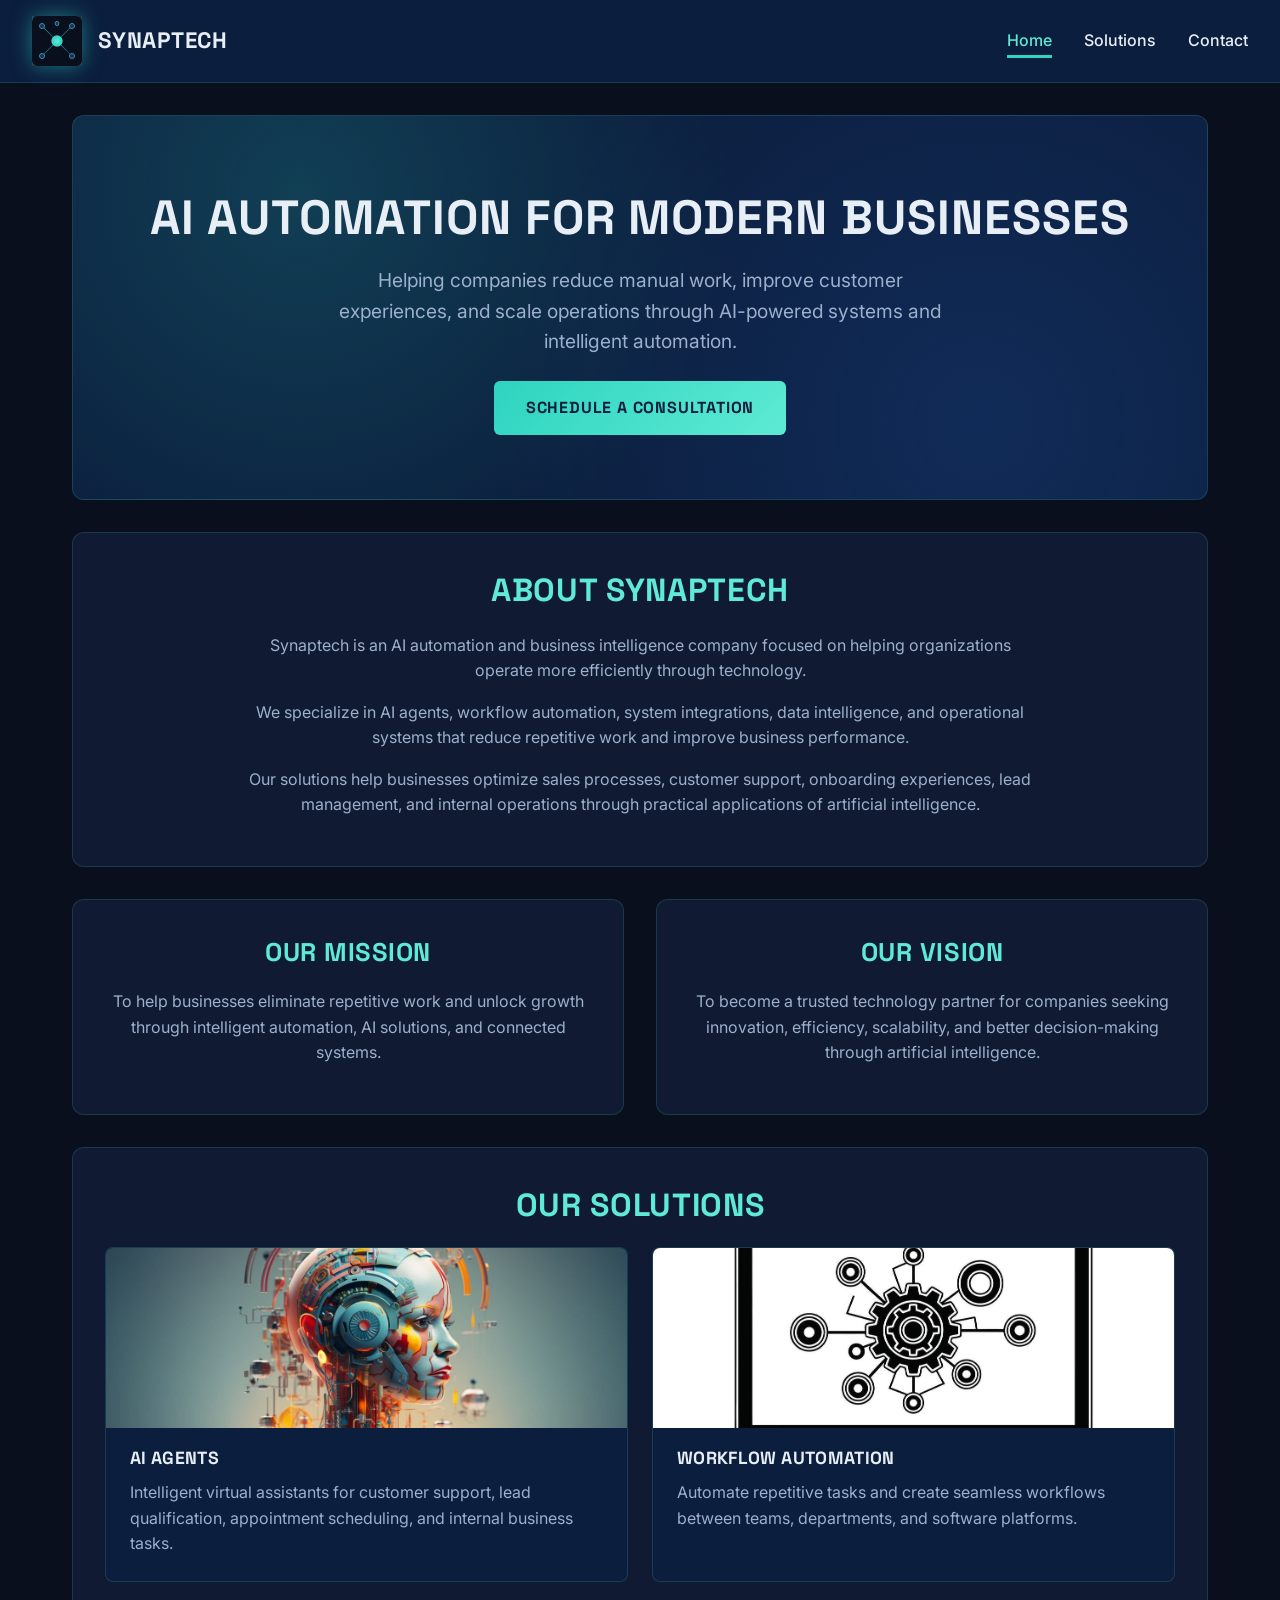
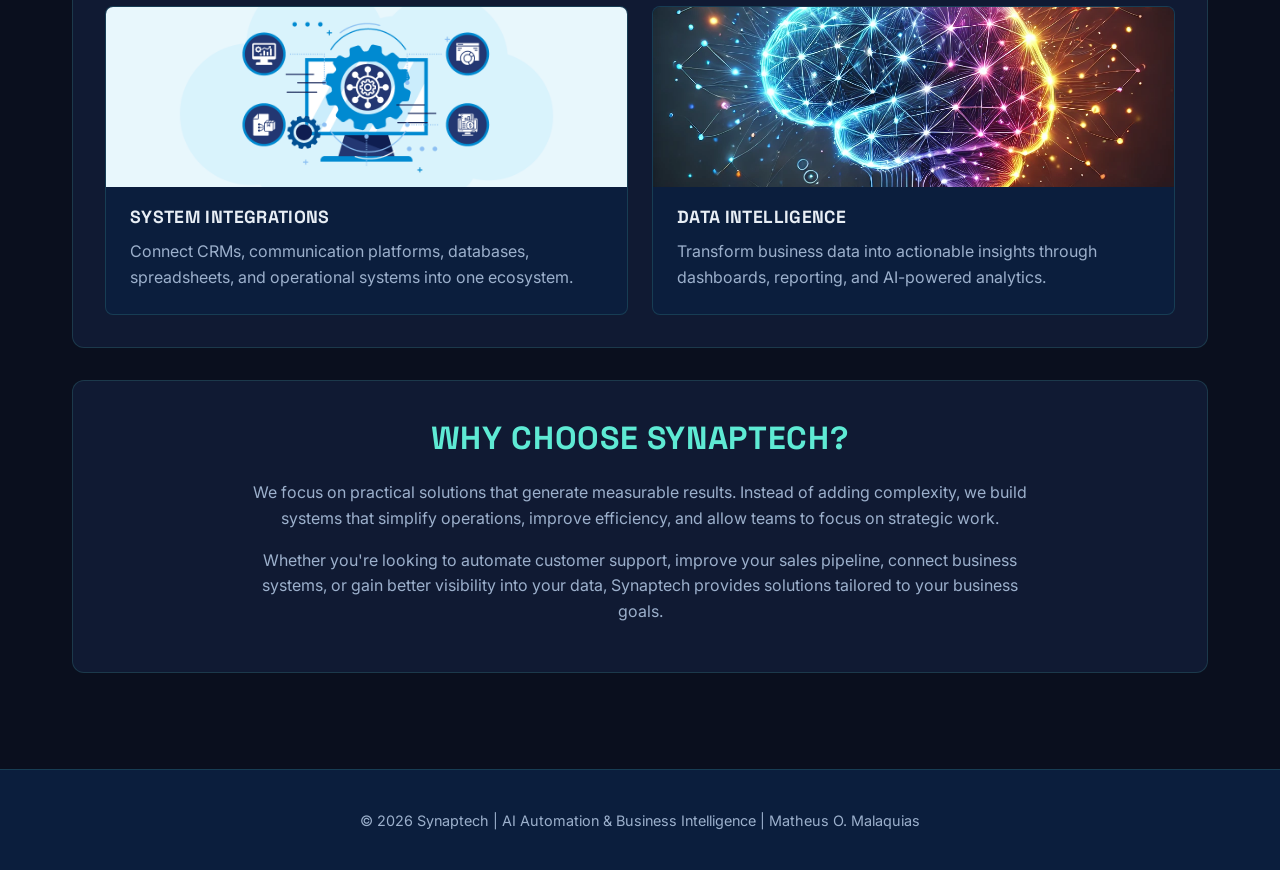
==== Synaptech/index.html @ 7925d6e7 "Updated" ====
<!DOCTYPE html>
<html lang="en">
<head>
  <meta charset="UTF-8">
  <meta name="viewport" content="width=device-width, initial-scale=1.0">
  <title>Synaptech | AI Automation & Business Intelligence</title>
  <meta name="description" content="Synaptech helps businesses automate operations, improve customer experiences, and scale through AI-powered systems, integrations, and data intelligence.">
  <meta name="author" content="Matheus O. Malaquias">
  <meta property="og:title" content="Synaptech | AI Automation & Business Intelligence">
  <meta property="og:description" content="Helping companies reduce manual work and scale operations through AI agents, automations, integrations, and data intelligence.">
  <meta property="og:type" content="website">
  <meta property="og:image" content="images/synaptechlogo.svg">
  <link rel="icon" href="images/favicon.svg" type="image/svg+xml">
  <link rel="preconnect" href="https://fonts.googleapis.com">
  <link rel="preconnect" href="https://fonts.gstatic.com" crossorigin>
  <link href="https://fonts.googleapis.com/css2?family=Space+Grotesk:wght@500;700&family=Inter:wght@400;500;600&display=swap" rel="stylesheet">
  <link rel="stylesheet" href="styles/styles.css">
  <link rel="stylesheet" href="styles/larger.css">
  <script src="scripts/main.js" type="module"></script>
</head>
<body>

  <header>
    <a href="index.html" class="logo">
      <img src="./images/synaptech.png" alt="Synaptech Logo" width="60" height="60">
      <h1>Synaptech</h1>
    </a>
    <button id="menu-button" class="hamburger" aria-label="Open navigation menu"></button>
    <nav>
      <ul id="nav-menu">
        <li><a href="index.html" class="active">Home</a></li>
        <li><a href="solutions.html">Solutions</a></li>
        <li><a href="contact.html">Contact</a></li>
      </ul>
    </nav>
  </header>

  <main>

    <!-- HERO -->
    <section class="hero">
      <div class="hero-text">
        <h2>AI Automation for Modern Businesses</h2>
        <p>Helping companies reduce manual work, improve customer experiences,
           and scale operations through AI-powered systems and intelligent automation.</p>
        <a href="contact.html" class="cta-button">Schedule a Consultation</a>
      </div>
    </section>

    <!-- ABOUT -->
    <section class="about">
      <h2>About Synaptech</h2>
      <p>Synaptech is an AI automation and business intelligence company focused
         on helping organizations operate more efficiently through technology.</p>
      <p>We specialize in AI agents, workflow automation, system integrations,
         data intelligence, and operational systems that reduce repetitive work
         and improve business performance.</p>
      <p>Our solutions help businesses optimize sales processes, customer support,
         onboarding experiences, lead management, and internal operations through
         practical applications of artificial intelligence.</p>
    </section>

    <!-- MISSION & VISION -->
    <section class="mission-vision">
      <div class="mission-card">
        <h2>Our Mission</h2>
        <p>To help businesses eliminate repetitive work and unlock growth
           through intelligent automation, AI solutions, and connected systems.</p>
      </div>
      <div class="vision-card">
        <h2>Our Vision</h2>
        <p>To become a trusted technology partner for companies seeking
           innovation, efficiency, scalability, and better decision-making
           through artificial intelligence.</p>
      </div>
    </section>

    <!-- SERVICES -->
    <section class="featured-tools">
      <h2>Our Solutions</h2>
      <div class="modalities-grid">
        <div class="modality-card">
          <img src="images/ai.png" alt="AI Agents" loading="lazy" width="48" height="48">
          <h3>AI Agents</h3>
          <p>Intelligent virtual assistants for customer support, lead qualification,
             appointment scheduling, and internal business tasks.</p>
        </div>
        <div class="modality-card">
          <img src="images/workflow.png" alt="Workflow Automation" loading="lazy" width="48" height="48">
          <h3>Workflow Automation</h3>
          <p>Automate repetitive tasks and create seamless workflows between
             teams, departments, and software platforms.</p>
        </div>
        <div class="modality-card">
          <img src="images/system.png" alt="System Integrations" loading="lazy" width="48" height="48">
          <h3>System Integrations</h3>
          <p>Connect CRMs, communication platforms, databases, spreadsheets,
             and operational systems into one ecosystem.</p>
        </div>
        <div class="modality-card">
          <img src="images/data.png" alt="Data Intelligence" loading="lazy" width="48" height="48">
          <h3>Data Intelligence</h3>
          <p>Transform business data into actionable insights through dashboards,
             reporting, and AI-powered analytics.</p>
        </div>
      </div>
    </section>

    <!-- WHY SYNAPTECH -->
    <section class="about">
      <h2>Why Choose Synaptech?</h2>
      <p>We focus on practical solutions that generate measurable results.
         Instead of adding complexity, we build systems that simplify operations,
         improve efficiency, and allow teams to focus on strategic work.</p>
      <p>Whether you're looking to automate customer support, improve your sales
         pipeline, connect business systems, or gain better visibility into your
         data, Synaptech provides solutions tailored to your business goals.</p>
    </section>

  </main>

  <footer>
    <p>&copy; <span id="current-year"></span>Synaptech | AI Automation &amp; Business Intelligence | Matheus O. Malaquias</p>
  </footer>

</body>
</html>
---- Synaptech/styles/styles.css ----
:root {
    --bg-color: #0A0F1E;
    --primary-color: #0B1E3D;
    --primary-light: #15356B;
    --accent: #2DD4BF;
    --accent-light: #5EEAD4;
    --text-color: #E8EEF5;
    --text-muted: #9CB0CC;
    --card-bg: #101A33;
    --border-color: rgba(94, 234, 212, 0.15);
    --heading-font: 'Space Grotesk', sans-serif;
    --paragraph-font: 'Inter', sans-serif;
}

*, *::before, *::after {
    box-sizing: border-box;
}

body {
    font-family: var(--paragraph-font);
    margin: 0;
    padding: 0;
    background-color: var(--bg-color);
    color: var(--text-color);
    line-height: 1.6;
}

img {
    max-width: 100%;
    height: auto;
    display: block;
}

h1, h2, h3 {
    font-family: var(--heading-font);
    margin: 0;
    letter-spacing: 0.02em;
}

a {
    color: var(--accent-light);
}

header {
    display: flex;
    justify-content: space-between;
    align-items: center;
    padding: 1rem 2rem;
    background-color: var(--primary-color);
    color: var(--text-color);
    border-bottom: 1px solid var(--border-color);
}

.logo {
    display: flex;
    align-items: center;
    gap: 1rem;
    text-decoration: none;
    color: inherit;
}

.logo img {
    width: 50px;
    height: auto;
    filter: drop-shadow(0 0 10px rgba(45, 212, 191, 0.5));
}

.logo h1 {
    font-size: 1.4rem;
    text-transform: uppercase;
}

nav ul {
    list-style: none;
    padding: 0;
    margin: 0;
    display: flex;
    gap: 2rem;
}

nav a {
    text-decoration: none;
    color: var(--text-color);
    font-weight: 500;
    padding: 0.5rem 0;
    position: relative;
    transition: color 0.3s ease;
}

nav a::after {
    content: '';
    position: absolute;
    bottom: 0;
    left: 0;
    width: 0;
    height: 3px;
    background-color: var(--accent);
    transition: width 0.3s ease;
}

nav a:hover,
nav a.active {
    color: var(--accent-light);
}

nav a:hover::after,
nav a.active::after {
    width: 100%;
}

.hamburger {
    display: none;
    background: none;
    border: none;
    width: 30px;
    height: 25px;
    cursor: pointer;
    position: relative;
}

.hamburger::before,
.hamburger::after,
.hamburger span {
    content: '';
    position: absolute;
    left: 0;
    width: 100%;
    height: 3px;
    background-color: var(--text-color);
    transition: all 0.3s ease;
}

.hamburger::before {
    top: 0;
}

.hamburger span {
    top: 11px;
}

.hamburger::after {
    bottom: 0;
}

.hamburger.open::before {
    transform: rotate(45deg) translate(5px, 6px);
}
.hamburger.open::after {
    transform: rotate(-45deg) translate(5px, -6px);
}
.hamburger.open span {
    opacity: 0;
}

main {
    max-width: 1200px;
    margin: 0 auto;
    padding: 2rem;
}

.page-title {
    text-align: center;
    margin-bottom: 2rem;
}
.page-title h2 {
    font-size: 2.5rem;
    color: var(--accent-light);
}
.page-title p {
    color: var(--text-muted);
}

/* ── HERO ── */
.hero {
    position: relative;
    text-align: center;
    color: var(--text-color);
    margin-bottom: 2rem;
    border-radius: 12px;
    overflow: hidden;
    padding: 4rem 1.5rem;
    background:
        radial-gradient(circle at 20% 20%, rgba(45, 212, 191, 0.18), transparent 45%),
        radial-gradient(circle at 80% 80%, rgba(21, 53, 107, 0.6), transparent 50%),
        var(--primary-color);
    border: 1px solid var(--border-color);
}

.hero picture {
    display: none;
}

.hero-text h2 {
    font-size: 3rem;
    margin-bottom: 0.5rem;
    text-transform: uppercase;
}

.hero-text p {
    font-size: 1.2rem;
    color: var(--text-muted);
    max-width: 640px;
    margin: 0 auto;
}

.cta-button {
    display: inline-block;
    margin-top: 1.5rem;
    padding: 0.9rem 2rem;
    background: linear-gradient(135deg, var(--accent), var(--accent-light));
    color: var(--primary-color);
    text-decoration: none;
    font-weight: 700;
    border-radius: 6px;
    transition: transform 0.2s ease, box-shadow 0.2s ease;
    border: none;
    cursor: pointer;
    font-family: var(--heading-font);
    text-transform: uppercase;
    letter-spacing: 0.05em;
}

.cta-button:hover {
    transform: translateY(-2px);
    box-shadow: 0 8px 24px rgba(45, 212, 191, 0.35);
}

/* ── SECTIONS ── */
.about, .featured-tools, .featured-modalities {
    padding: 2rem;
    margin-bottom: 2rem;
    background-color: var(--card-bg);
    border: 1px solid var(--border-color);
    border-radius: 12px;
    text-align: center;
}
.about h2, .featured-tools h2, .featured-modalities h2 {
    font-size: 2rem;
    margin-bottom: 1rem;
    text-transform: uppercase;
    color: var(--accent-light);
}
.about p {
    color: var(--text-muted);
    max-width: 800px;
    margin: 0 auto 1rem auto;
}

.modalities-grid {
    display: grid;
    grid-template-columns: repeat(2, 1fr);
    gap: 1.5rem;
    max-width: 1200px;
    margin: 0 auto;
}

.modality-card {
    background-color: var(--primary-color);
    border: 1px solid var(--border-color);
    border-radius: 8px;
    overflow: hidden;
    text-align: left;
    transition: border-color 0.2s ease, transform 0.2s ease;
}
.modality-card:hover {
    border-color: var(--accent);
    transform: translateY(-3px);
}
.modality-card img {
    width: 100%;
    height: 180px;
    object-fit: cover;
}
.modality-card h3 {
    margin: 1rem 1.5rem 0.5rem 1.5rem;
    text-transform: uppercase;
    font-size: 1.1rem;
}
.modality-card p {
    color: var(--text-muted);
    margin: 0 1.5rem 1.5rem 1.5rem;
}

/* ── MISSION & VISION ── */
.mission-vision {
    display: flex;
    justify-content: center;
    gap: 2rem;
    max-width: 1200px;
    margin: 0 auto 2rem auto;
}

.mission-card,
.vision-card {
    flex: 1;
    text-align: center;
    padding: 2rem;
    background-color: var(--card-bg);
    border: 1px solid var(--border-color);
    border-radius: 12px;
}
.mission-card h2, .vision-card h2 {
    color: var(--accent-light);
    font-size: 1.6rem;
    margin-bottom: 0.75rem;
    text-transform: uppercase;
}
.mission-card p, .vision-card p {
    color: var(--text-muted);
}

/* ── SOLUTIONS GRID / FILTER ── */
.filter-bar {
    display: flex;
    flex-wrap: wrap;
    justify-content: center;
    gap: 0.75rem;
    margin-bottom: 2rem;
}

.filter-btn {
    background-color: var(--card-bg);
    color: var(--text-color);
    border: 1px solid var(--border-color);
    border-radius: 999px;
    padding: 0.5rem 1.25rem;
    font-family: var(--paragraph-font);
    font-size: 0.9rem;
    cursor: pointer;
    transition: all 0.2s ease;
}
.filter-btn:hover {
    border-color: var(--accent);
    color: var(--accent-light);
}
.filter-btn.active {
    background: linear-gradient(135deg, var(--accent), var(--accent-light));
    color: var(--primary-color);
    border-color: transparent;
    font-weight: 600;
}

.schedule-grid {
    display: grid;
    grid-template-columns: repeat(auto-fit, minmax(280px, 1fr));
    gap: 1.5rem;
}

.solution-card,
.class-card {
    background-color: var(--card-bg);
    border: 1px solid var(--border-color);
    border-radius: 12px;
    overflow: hidden;
    cursor: pointer;
    transition: transform 0.2s ease, border-color 0.2s ease;
    display: flex;
    flex-direction: column;
}

.solution-card:hover,
.class-card:hover {
    transform: translateY(-5px);
    border-color: var(--accent);
}

.solution-card img {
    width: 100%;
    height: 160px;
    object-fit: cover;
}

.card-body {
    padding: 1.25rem;
    display: flex;
    flex-direction: column;
    gap: 0.5rem;
}

.card-category {
    font-size: 0.75rem;
    text-transform: uppercase;
    letter-spacing: 0.08em;
    color: var(--text-muted);
}

.card-name {
    font-size: 1.2rem;
    text-transform: uppercase;
}

.card-impact {
    display: inline-block;
    align-self: flex-start;
    background-color: rgba(45, 212, 191, 0.15);
    color: var(--accent-light);
    border-radius: 999px;
    padding: 0.2rem 0.75rem;
    font-size: 0.75rem;
    font-weight: 600;
}

.card-desc {
    color: var(--text-muted);
    margin: 0;
    font-size: 0.95rem;
}

.card-more-btn {
    margin: 0;
    color: var(--accent-light);
    font-weight: 600;
    font-size: 0.9rem;
}

.class-card h3 {
    color: var(--accent-light);
    margin-bottom: 0.5rem;
    padding: 1rem 1rem 0 1rem;
}

/* ── MODAL ── */
dialog {
    background-color: var(--card-bg);
    color: var(--text-color);
    border: 1px solid var(--border-color);
    border-radius: 12px;
    padding: 0;
    width: 90%;
    max-width: 600px;
    box-shadow: 0 0 3em rgba(0,0,0,0.6);
}
dialog::backdrop {
    background: rgba(5, 9, 20, 0.75);
}
.modal-content {
    padding: 2rem;
    position: relative;
}
.modal-content img {
    width: 100%;
    height: 250px;
    object-fit: cover;
    border-radius: 8px;
    margin-bottom: 1rem;
}
.modal-content h3 {
    color: var(--accent-light);
    text-transform: uppercase;
    margin-bottom: 0.75rem;
}
.modal-content p {
    color: var(--text-muted);
}
.modal-content strong {
    color: var(--text-color);
}
#modal-close-button {
    position: absolute;
    top: 1rem;
    right: 1rem;
    background: none;
    border: none;
    font-size: 2rem;
    color: var(--text-color);
    cursor: pointer;
    transition: color 0.2s ease;
}
#modal-close-button:hover {
    color: var(--accent-light);
}

/* ── CONTACT FORM ── */
.contact-form-section {
    background-color: var(--card-bg);
    border: 1px solid var(--border-color);
    padding: 2rem;
    border-radius: 12px;
}
form {
    display: grid;
    gap: 1.5rem;
    max-width: 700px;
    margin: 0 auto;
}
fieldset {
    border: 1px solid var(--border-color);
    border-radius: 8px;
    padding: 1.5rem;
    display: grid;
    gap: 0.75rem;
}
legend {
    font-family: var(--heading-font);
    font-size: 1.1rem;
    padding: 0 0.5rem;
    text-transform: uppercase;
    color: var(--accent-light);
}
label {
    font-weight: 500;
    color: var(--text-color);
}
input, select, textarea {
    width: 100%;
    padding: 0.8rem;
    border: 1px solid var(--border-color);
    border-radius: 6px;
    font-family: var(--paragraph-font);
    font-size: 1rem;
    background-color: var(--bg-color);
    color: var(--text-color);
}
input::placeholder, textarea::placeholder {
    color: var(--text-muted);
}
input:focus, select:focus, textarea:focus {
    outline: 2px solid var(--accent);
    outline-offset: 1px;
}

/* ── THANK YOU PAGE ── */
.thankyou-section {
    text-align: center;
    background-color: var(--card-bg);
    border: 1px solid var(--border-color);
    padding: 3rem 2rem;
    border-radius: 12px;
}
.thankyou-section h2 {
    color: var(--accent-light);
    font-size: 2.5rem;
    text-transform: uppercase;
    margin-bottom: 1rem;
}
.thankyou-section p {
    color: var(--text-muted);
    max-width: 600px;
    margin: 0 auto 1rem auto;
}
.thankyou-section strong {
    color: var(--accent-light);
}

/* ── FOOTER ── */
footer {
    background-color: var(--primary-color);
    color: var(--text-muted);
    text-align: center;
    padding: 1.5rem 2rem;
    margin-top: 2rem;
    font-size: 0.9rem;
    border-top: 1px solid var(--border-color);
}
.footer-links a {
    color: var(--text-color);
    text-decoration: none;
    margin: 0 0.5rem;
}
.footer-links a:hover {
    color: var(--accent-light);
    text-decoration: underline;
}
---- Synaptech/styles/larger.css ----
@media (max-width: 768px) {
    header {
        position: relative;
    }
    .hamburger {
        display: block;
        z-index: 1001;
    }
    nav {
        position: absolute;
        top: 0;
        left: 0;
        width: 100%;
        height: 100vh;
        background-color: var(--primary-color);
        transform: translateX(-100%);
        transition: transform 0.3s ease-in-out;
        z-index: 1000;
        padding-top: 6rem;
    }
    nav.open {
        transform: translateX(0);
    }
    nav ul {
        flex-direction: column;
        align-items: center;
    }
    .hero-text h2 {
        font-size: 2rem;
    }
    .hero-text p {
        font-size: 1rem;
    }
    .modalities-grid {
        grid-template-columns: 1fr;
    }
    .mission-vision {
        flex-direction: column;
    }
}
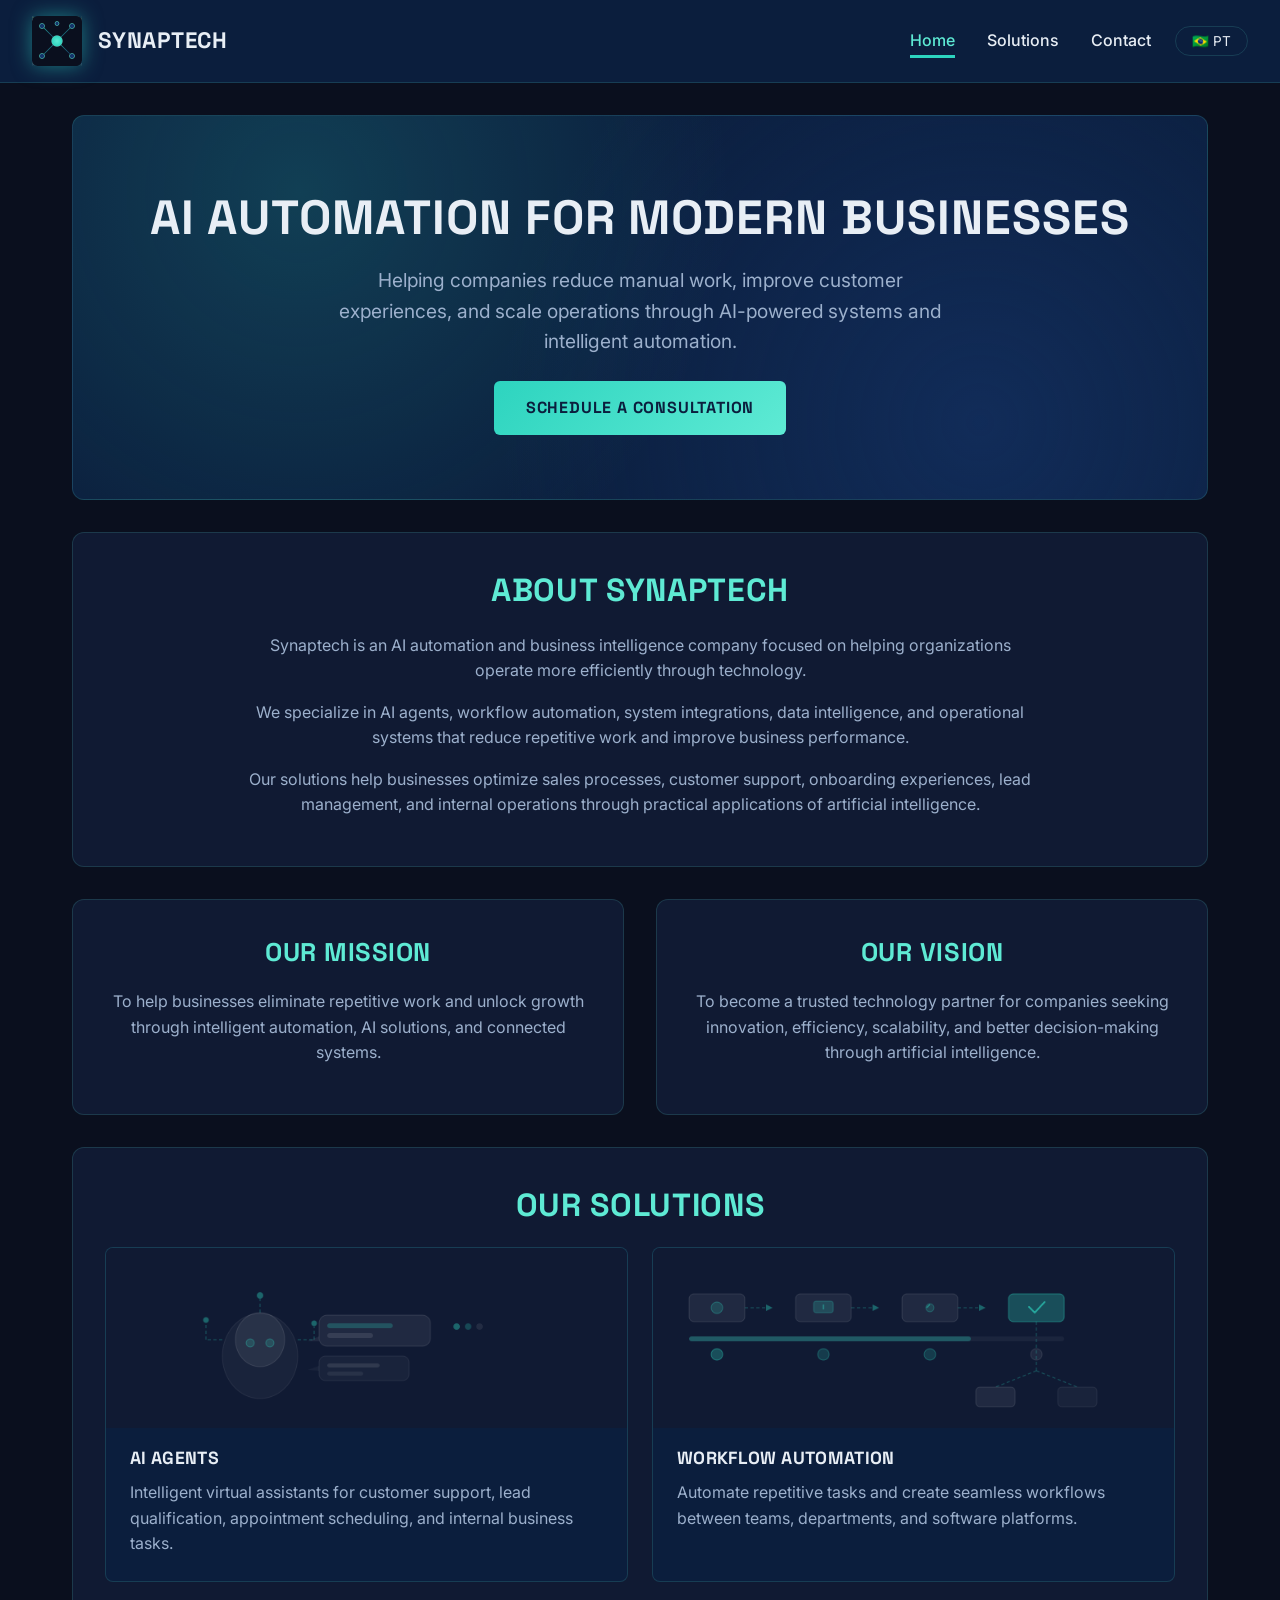
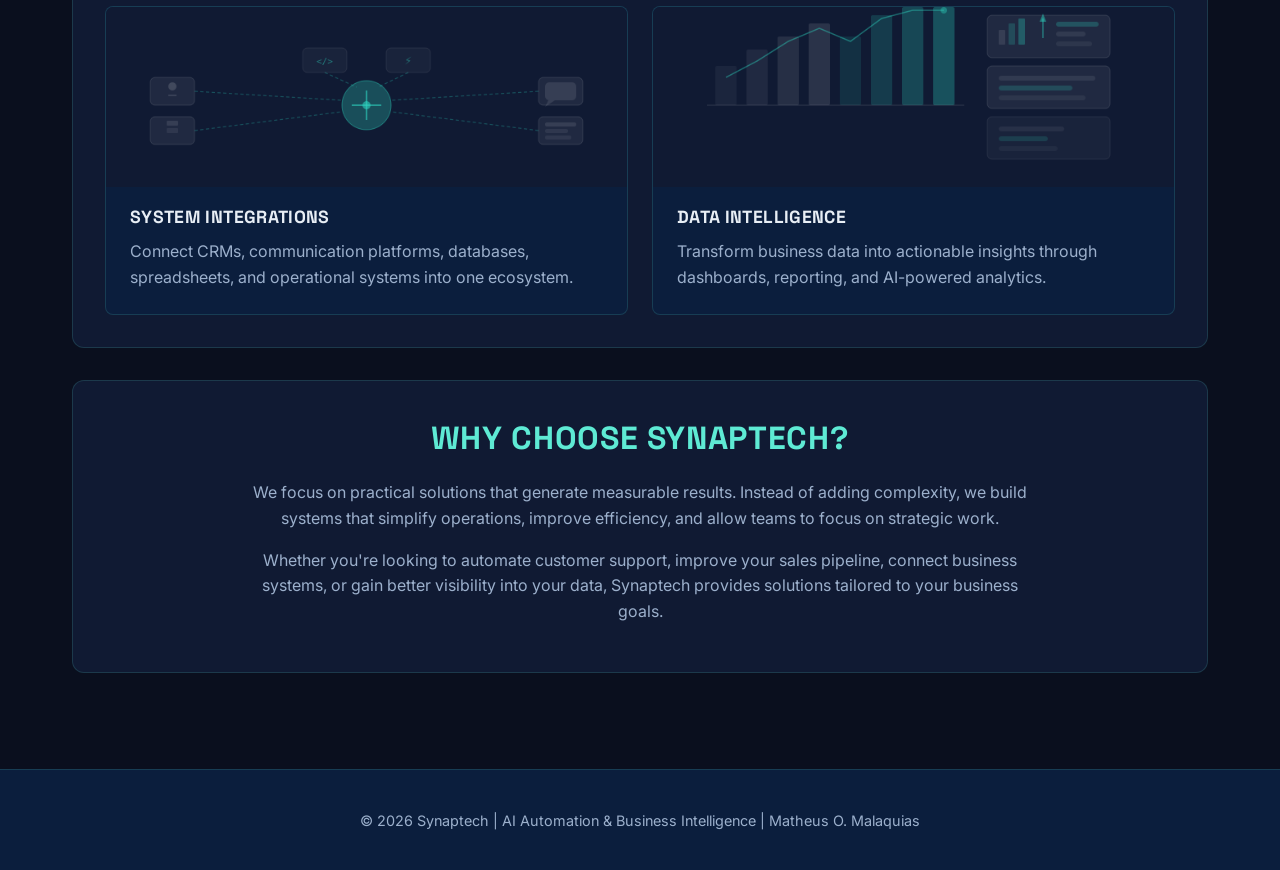
==== commit aca646fd: "Updated" ====
--- a/Synaptech/index.html
+++ b/Synaptech/index.html
@@ -9,29 +9,29 @@
   <meta property="og:title" content="Synaptech | AI Automation & Business Intelligence">
   <meta property="og:description" content="Helping companies reduce manual work and scale operations through AI agents, automations, integrations, and data intelligence.">
   <meta property="og:type" content="website">
-  <meta property="og:image" content="images/synaptechlogo.svg">
-  <link rel="icon" href="images/favicon.svg" type="image/svg+xml">
+  <link rel="icon" href="images/synaptech.png" type="image/png">
   <link rel="preconnect" href="https://fonts.googleapis.com">
   <link rel="preconnect" href="https://fonts.gstatic.com" crossorigin>
   <link href="https://fonts.googleapis.com/css2?family=Space+Grotesk:wght@500;700&family=Inter:wght@400;500;600&display=swap" rel="stylesheet">
   <link rel="stylesheet" href="styles/styles.css">
   <link rel="stylesheet" href="styles/larger.css">
-  <script src="scripts/main.js" type="module"></script>
+  <script src="scripts/main.js" defer></script>
 </head>
 <body>
 
   <header>
     <a href="index.html" class="logo">
-      <img src="./images/synaptech.png" alt="Synaptech Logo" width="60" height="60">
+      <img src="./images/synaptech.png" alt="Synaptech Logo" width="50" height="50">
       <h1>Synaptech</h1>
     </a>
     <button id="menu-button" class="hamburger" aria-label="Open navigation menu"></button>
     <nav>
       <ul id="nav-menu">
-        <li><a href="index.html" class="active">Home</a></li>
-        <li><a href="solutions.html">Solutions</a></li>
-        <li><a href="contact.html">Contact</a></li>
+        <li><a href="index.html" class="active" data-i18n="nav_home">Home</a></li>
+        <li><a href="solutions.html" data-i18n="nav_solutions">Solutions</a></li>
+        <li><a href="contact.html" data-i18n="nav_contact">Contact</a></li>
       </ul>
+      <button id="lang-toggle" class="lang-btn" aria-label="Toggle language">🇧🇷 PT</button>
     </nav>
   </header>
 
@@ -40,22 +40,22 @@
     <!-- HERO -->
     <section class="hero">
       <div class="hero-text">
-        <h2>AI Automation for Modern Businesses</h2>
-        <p>Helping companies reduce manual work, improve customer experiences,
+        <h2 data-i18n="hero_title">AI Automation for Modern Businesses</h2>
+        <p data-i18n="hero_desc">Helping companies reduce manual work, improve customer experiences,
            and scale operations through AI-powered systems and intelligent automation.</p>
-        <a href="contact.html" class="cta-button">Schedule a Consultation</a>
+        <a href="contact.html" class="cta-button" data-i18n="hero_cta">Schedule a Consultation</a>
       </div>
     </section>
 
     <!-- ABOUT -->
     <section class="about">
-      <h2>About Synaptech</h2>
-      <p>Synaptech is an AI automation and business intelligence company focused
+      <h2 data-i18n="about_title">About Synaptech</h2>
+      <p data-i18n="about_p1">Synaptech is an AI automation and business intelligence company focused
          on helping organizations operate more efficiently through technology.</p>
-      <p>We specialize in AI agents, workflow automation, system integrations,
+      <p data-i18n="about_p2">We specialize in AI agents, workflow automation, system integrations,
          data intelligence, and operational systems that reduce repetitive work
          and improve business performance.</p>
-      <p>Our solutions help businesses optimize sales processes, customer support,
+      <p data-i18n="about_p3">Our solutions help businesses optimize sales processes, customer support,
          onboarding experiences, lead management, and internal operations through
          practical applications of artificial intelligence.</p>
     </section>
@@ -63,13 +63,13 @@
     <!-- MISSION & VISION -->
     <section class="mission-vision">
       <div class="mission-card">
-        <h2>Our Mission</h2>
-        <p>To help businesses eliminate repetitive work and unlock growth
+        <h2 data-i18n="mission_title">Our Mission</h2>
+        <p data-i18n="mission_desc">To help businesses eliminate repetitive work and unlock growth
            through intelligent automation, AI solutions, and connected systems.</p>
       </div>
       <div class="vision-card">
-        <h2>Our Vision</h2>
-        <p>To become a trusted technology partner for companies seeking
+        <h2 data-i18n="vision_title">Our Vision</h2>
+        <p data-i18n="vision_desc">To become a trusted technology partner for companies seeking
            innovation, efficiency, scalability, and better decision-making
            through artificial intelligence.</p>
       </div>
@@ -77,42 +77,58 @@
 
     <!-- SERVICES -->
     <section class="featured-tools">
-      <h2>Our Solutions</h2>
+      <h2 data-i18n="services_title">Our Solutions</h2>
       <div class="modalities-grid">
         <div class="modality-card">
-          <img src="images/ai.png" alt="AI Agents" loading="lazy" width="48" height="48">
-          <h3>AI Agents</h3>
-          <p>Intelligent virtual assistants for customer support, lead qualification,
-             appointment scheduling, and internal business tasks.</p>
+          <div class="modality-icon">
+            <img src="images/aiagent.png" alt="AI Agents" loading="lazy" width="48" height="48">
+          </div>
+          <div class="modality-body">
+            <h3 data-i18n="s1_title">AI Agents</h3>
+            <p data-i18n="s1_desc">Intelligent virtual assistants for customer support, lead qualification,
+               appointment scheduling, and internal business tasks.</p>
+          </div>
         </div>
         <div class="modality-card">
-          <img src="images/workflow.png" alt="Workflow Automation" loading="lazy" width="48" height="48">
-          <h3>Workflow Automation</h3>
-          <p>Automate repetitive tasks and create seamless workflows between
-             teams, departments, and software platforms.</p>
+          <div class="modality-icon">
+            <img src="images/workflow.png" alt="Workflow Automation" loading="lazy" width="48" height="48">
+          </div>
+          <div class="modality-body">
+            <h3 data-i18n="s2_title">Workflow Automation</h3>
+            <p data-i18n="s2_desc">Automate repetitive tasks and create seamless workflows between
+               teams, departments, and software platforms.</p>
+          </div>
         </div>
         <div class="modality-card">
-          <img src="images/system.png" alt="System Integrations" loading="lazy" width="48" height="48">
-          <h3>System Integrations</h3>
-          <p>Connect CRMs, communication platforms, databases, spreadsheets,
-             and operational systems into one ecosystem.</p>
+          <div class="modality-icon">
+            <img src="images/system.png" alt="System Integrations" loading="lazy" width="48" height="48">
+          </div>
+          <div class="modality-body">
+            <h3 data-i18n="s3_title">System Integrations</h3>
+            <p data-i18n="s3_desc">Connect CRMs, communication platforms, databases, spreadsheets,
+               and operational systems into one ecosystem.</p>
+          </div>
         </div>
         <div class="modality-card">
-          <img src="images/data.png" alt="Data Intelligence" loading="lazy" width="48" height="48">
-          <h3>Data Intelligence</h3>
-          <p>Transform business data into actionable insights through dashboards,
-             reporting, and AI-powered analytics.</p>
+          <div class="modality-icon">
+            <img src="images/data.png" alt="Data Intelligence" loading="lazy" width="48" height="48">
+          </div>
+          <div class="modality-body">
+            <h3 data-i18n="s4_title">Data Intelligence</h3>
+            <p data-i18n="s4_desc">Transform business data into actionable insights through dashboards,
+               reporting, and AI-powered analytics.</p>
+          </div>
         </div>
       </div>
     </section>
 
     <!-- WHY SYNAPTECH -->
     <section class="about">
-      <h2>Why Choose Synaptech?</h2>
-      <p>We focus on practical solutions that generate measurable results.
+      <h2 data-i18n="why_title">Why Choose Synaptech?</h2>
+      <p data-i18n="why_p1">We focus on practical solutions that generate measurable results.
          Instead of adding complexity, we build systems that simplify operations,
          improve efficiency, and allow teams to focus on strategic work.</p>
-      <p>Whether you're looking to automate customer support, improve your sales
+      <p data-i18n="why_p2">Whether you're looking to automate customer support, improve your sales
          pipeline, connect business systems, or gain better visibility into your
          data, Synaptech provides solutions tailored to your business goals.</p>
     </section>
@@ -120,7 +136,7 @@
   </main>
 
   <footer>
-    <p>&copy; <span id="current-year"></span>Synaptech | AI Automation &amp; Business Intelligence | Matheus O. Malaquias</p>
+    <p>&copy; <span id="current-year"></span> Synaptech | AI Automation &amp; Business Intelligence | Matheus O. Malaquias</p>
   </footer>
 
 </body>
--- a/Synaptech/styles/styles.css
+++ b/Synaptech/styles/styles.css
@@ -560,4 +560,46 @@
 .footer-links a:hover {
     color: var(--accent-light);
     text-decoration: underline;
+}
+
+#repo-container {
+  display: grid;
+  grid-template-columns: repeat(auto-fit, minmax(250px, 1fr));
+  gap: 1.5rem;
+}
+
+#repo-container div {
+  padding: 1rem;
+  border-radius: 12px;
+  background: #fff;
+  transition: transform 0.3s ease;
+}
+
+#repo-container div:hover {
+  transform: translateY(-5px);
+}
+
+nav {
+  display: flex;
+  align-items: center;
+  gap: 1.5rem;
+}
+
+.lang-btn {
+  background: transparent;
+  border: 1px solid var(--border-color);
+  color: var(--text-color);
+  border-radius: 999px;
+  padding: 0.4rem 1rem;
+  font-family: var(--paragraph-font);
+  font-size: 0.85rem;
+  cursor: pointer;
+  transition: all 0.2s ease;
+  white-space: nowrap;
+  flex-shrink: 0;
+}
+
+.lang-btn:hover {
+  border-color: var(--accent);
+  color: var(--accent-light);
 }
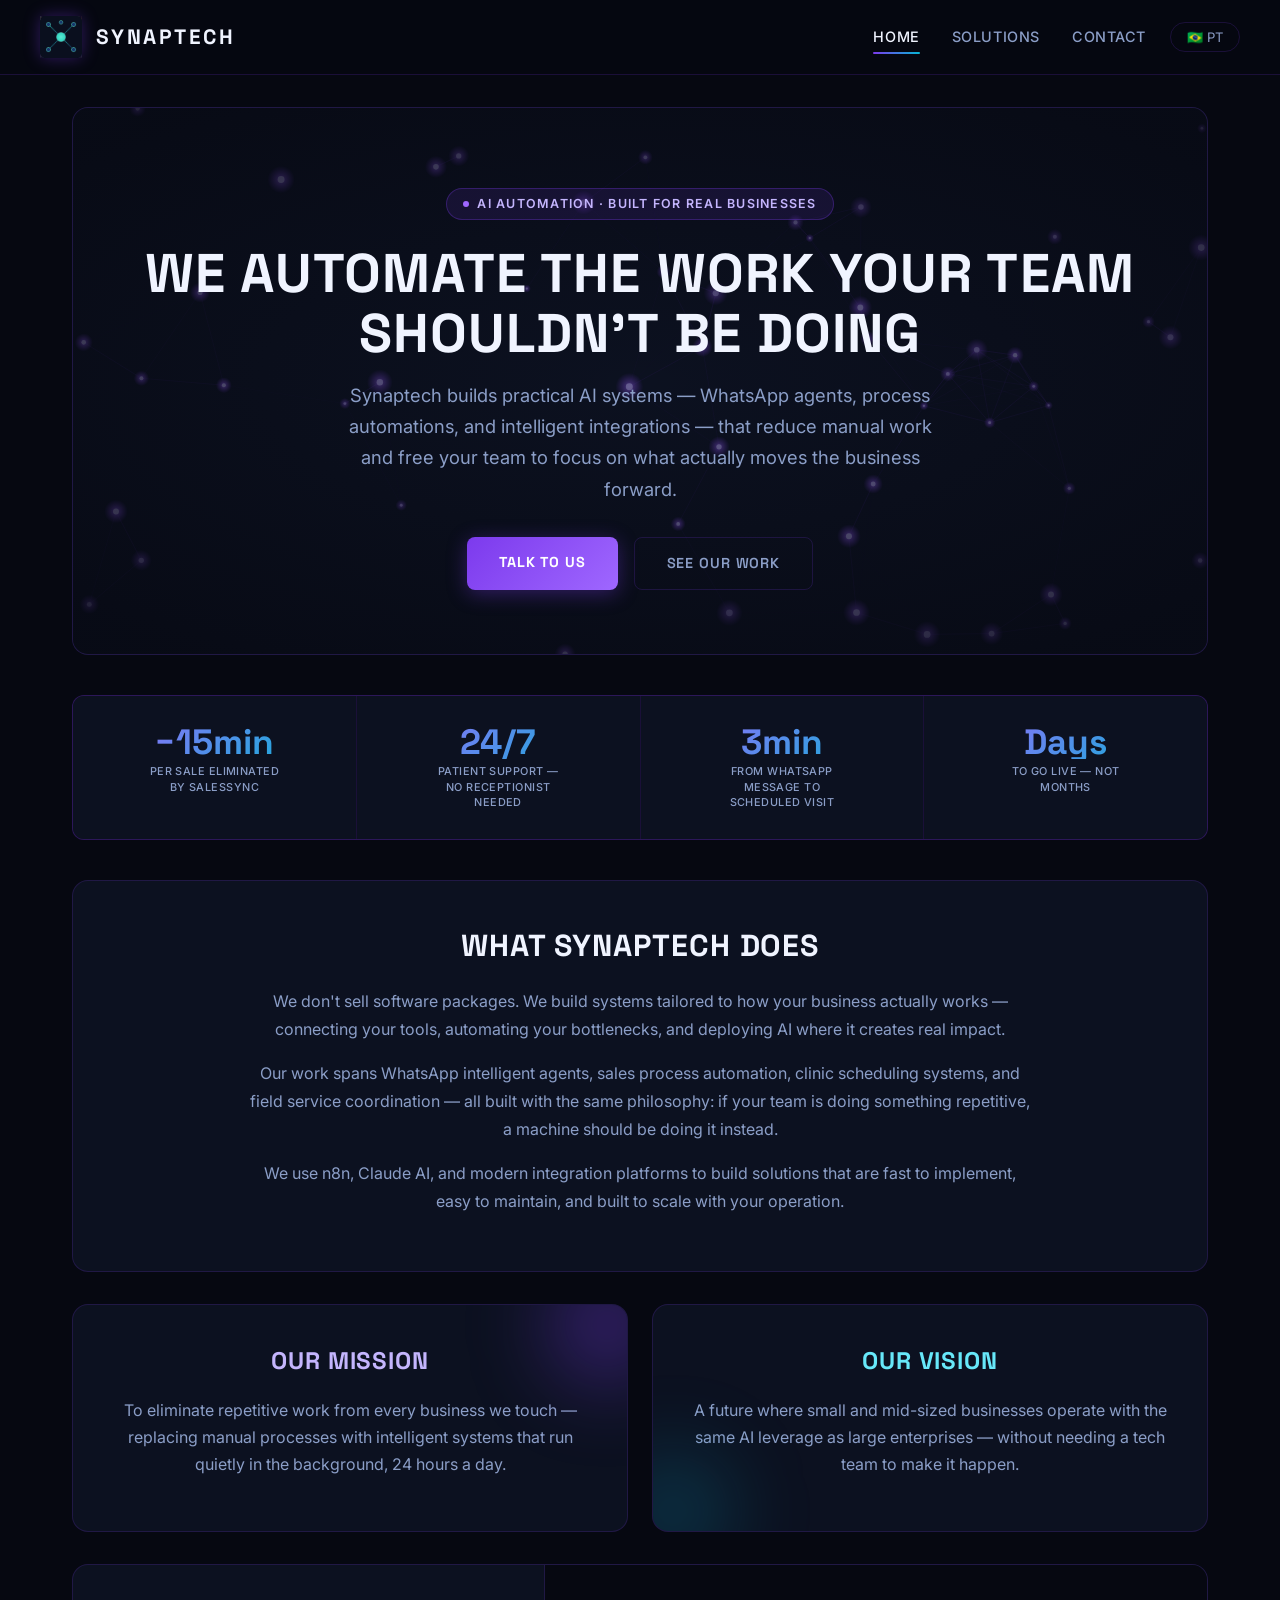
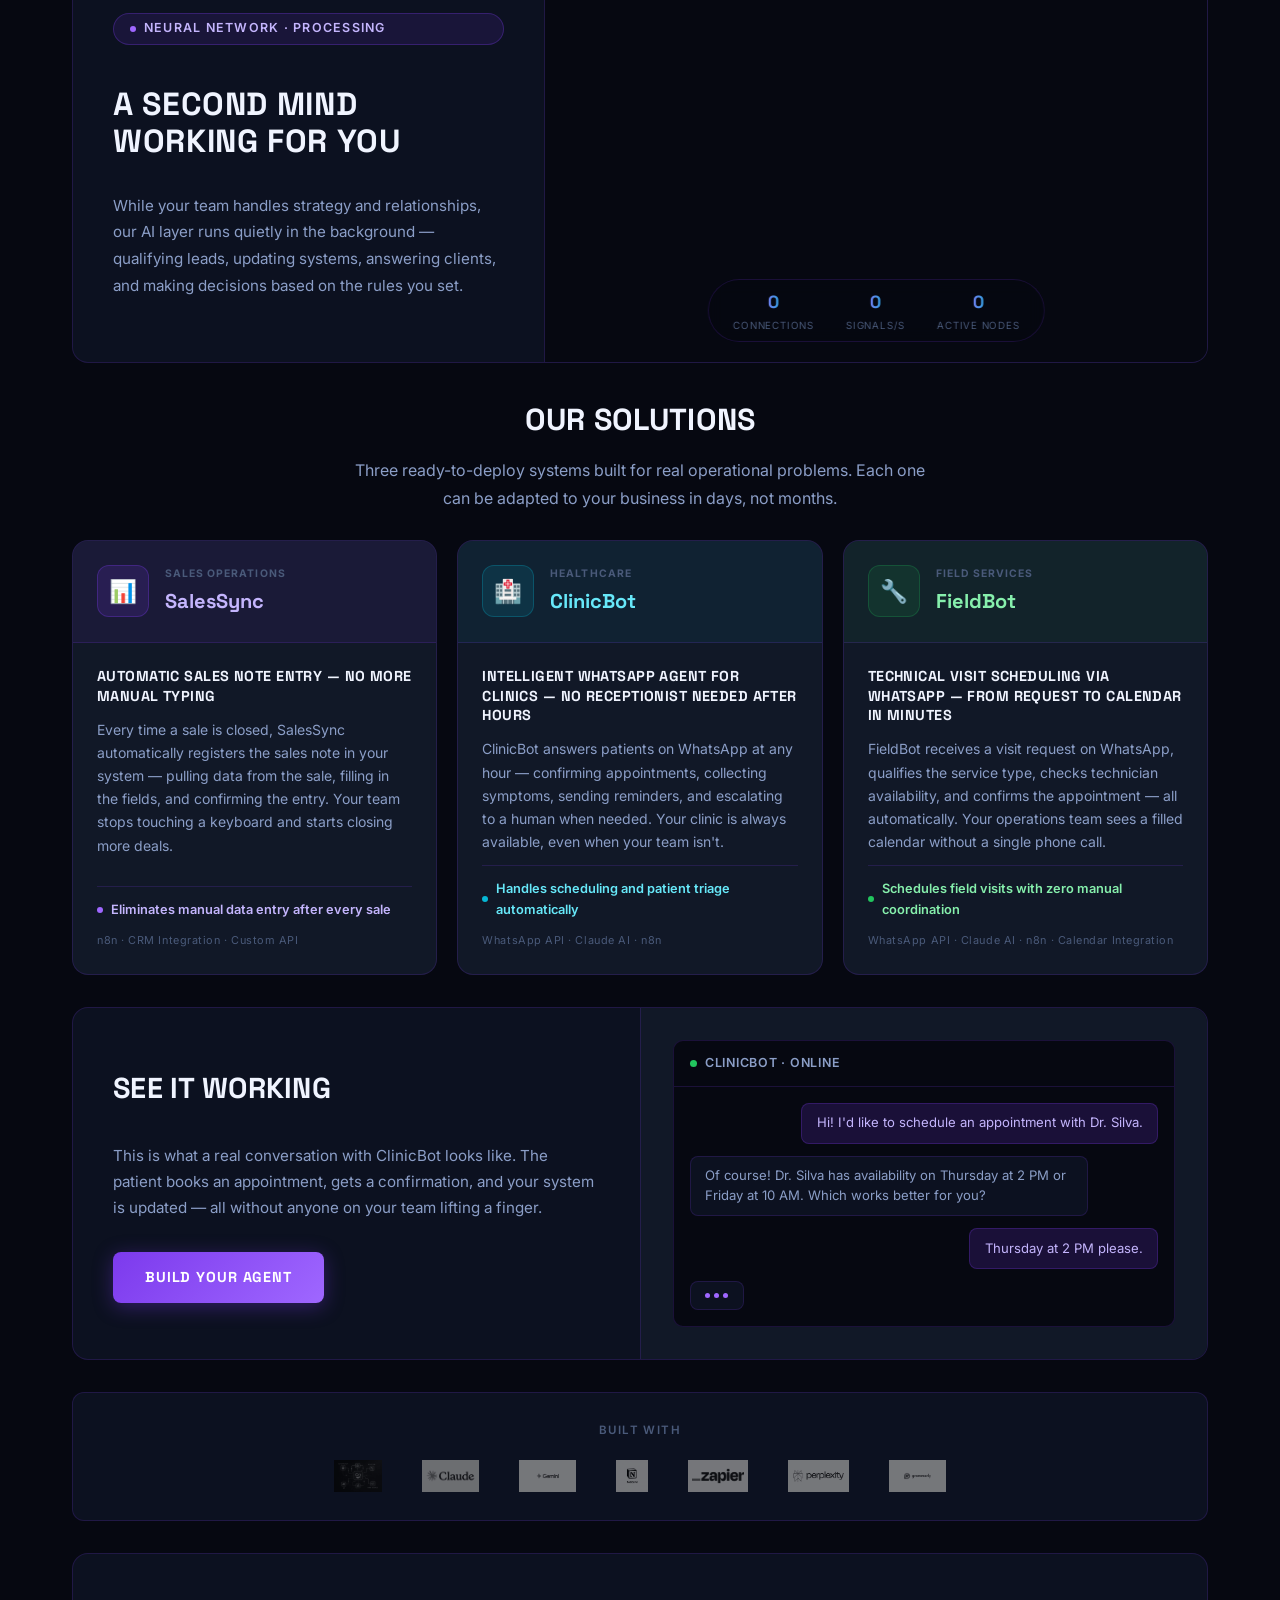
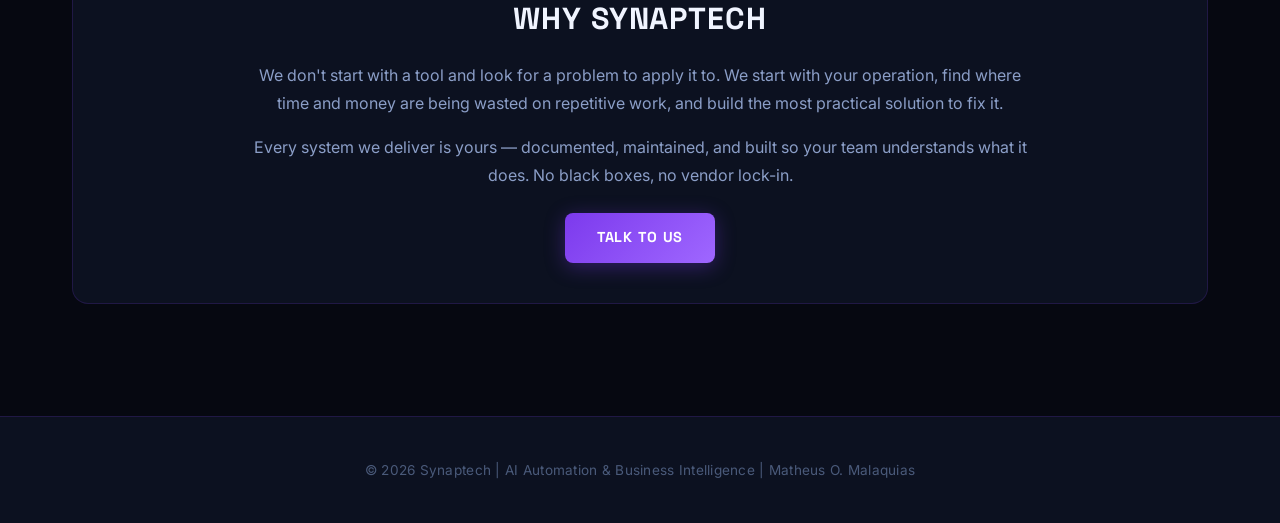
==== commit 14f218fb: "Updated" ====
--- a/Synaptech/index.html
+++ b/Synaptech/index.html
@@ -3,11 +3,11 @@
 <head>
   <meta charset="UTF-8">
   <meta name="viewport" content="width=device-width, initial-scale=1.0">
-  <title>Synaptech | AI Automation & Business Intelligence</title>
-  <meta name="description" content="Synaptech helps businesses automate operations, improve customer experiences, and scale through AI-powered systems, integrations, and data intelligence.">
+  <title>Synaptech — AI Automation & Business Intelligence</title>
+  <meta name="description" content="Synaptech builds practical AI systems — WhatsApp agents, process automations, and intelligent integrations — that reduce manual work and free your team to focus on growth.">
   <meta name="author" content="Matheus O. Malaquias">
-  <meta property="og:title" content="Synaptech | AI Automation & Business Intelligence">
-  <meta property="og:description" content="Helping companies reduce manual work and scale operations through AI agents, automations, integrations, and data intelligence.">
+  <meta property="og:title" content="Synaptech">
+  <meta property="og:description" content="We automate the work your team shouldn't be doing. SalesSync, ClinicBot, FieldBot — built and ready to deploy.">
   <meta property="og:type" content="website">
   <link rel="icon" href="images/synaptech.png" type="image/png">
   <link rel="preconnect" href="https://fonts.googleapis.com">
@@ -16,15 +16,16 @@
   <link rel="stylesheet" href="styles/styles.css">
   <link rel="stylesheet" href="styles/larger.css">
   <script src="scripts/main.js" defer></script>
+  <script src="scripts/graph.js" defer></script>
 </head>
 <body>
 
   <header>
     <a href="index.html" class="logo">
       <img src="./images/synaptech.png" alt="Synaptech Logo" width="50" height="50">
-      <h1>Synaptech</h1>
+      <h1 class="logo-text">Synaptech</h1>
     </a>
-    <button id="menu-button" class="hamburger" aria-label="Open navigation menu"></button>
+    <button id="menu-button" class="hamburger" aria-label="Open navigation menu"><span></span></button>
     <nav>
       <ul id="nav-menu">
         <li><a href="index.html" class="active" data-i18n="nav_home">Home</a></li>
@@ -37,100 +38,201 @@
 
   <main>
 
-    <!-- HERO -->
+    <!-- ── HERO ── -->
     <section class="hero">
+      <canvas id="neural-canvas" aria-hidden="true"></canvas>
       <div class="hero-text">
-        <h2 data-i18n="hero_title">AI Automation for Modern Businesses</h2>
-        <p data-i18n="hero_desc">Helping companies reduce manual work, improve customer experiences,
-           and scale operations through AI-powered systems and intelligent automation.</p>
-        <a href="contact.html" class="cta-button" data-i18n="hero_cta">Schedule a Consultation</a>
-      </div>
-    </section>
-
-    <!-- ABOUT -->
-    <section class="about">
-      <h2 data-i18n="about_title">About Synaptech</h2>
-      <p data-i18n="about_p1">Synaptech is an AI automation and business intelligence company focused
-         on helping organizations operate more efficiently through technology.</p>
-      <p data-i18n="about_p2">We specialize in AI agents, workflow automation, system integrations,
-         data intelligence, and operational systems that reduce repetitive work
-         and improve business performance.</p>
-      <p data-i18n="about_p3">Our solutions help businesses optimize sales processes, customer support,
-         onboarding experiences, lead management, and internal operations through
-         practical applications of artificial intelligence.</p>
-    </section>
-
-    <!-- MISSION & VISION -->
-    <section class="mission-vision">
+        <div class="hero-eyebrow">
+          <span class="dot"></span>
+          <span data-i18n="eyebrow_label">AI Automation · Built for Real Businesses</span>
+        </div>
+        <h2 data-i18n="hero_title">We Automate the Work<br>Your Team Shouldn't Be Doing</h2>
+        <p data-i18n="hero_desc">Synaptech builds practical AI systems — WhatsApp agents, process automations, and intelligent integrations — that reduce manual work and free your team to focus on what actually moves the business forward.</p>
+        <div class="hero-cta-group">
+          <a href="contact.html" class="cta-button" data-i18n="hero_cta">Talk to Us</a>
+          <a href="solutions.html" class="cta-secondary" data-i18n="hero_cta2">See Our Work</a>
+        </div>
+      </div>
+    </section>
+
+    <!-- ── STATS BAR ── -->
+    <div class="stats-bar fade-in">
+      <div class="stat-item">
+        <div class="stat-number" data-i18n="stat1_num">−15min</div>
+        <div class="stat-label" data-i18n="stat1_label">Per sale eliminated by SalesSync</div>
+      </div>
+      <div class="stat-item">
+        <div class="stat-number" data-i18n="stat2_num">24/7</div>
+        <div class="stat-label" data-i18n="stat2_label">Patient support — no receptionist needed</div>
+      </div>
+      <div class="stat-item">
+        <div class="stat-number" data-i18n="stat3_num">3min</div>
+        <div class="stat-label" data-i18n="stat3_label">From WhatsApp message to scheduled visit</div>
+      </div>
+      <div class="stat-item">
+        <div class="stat-number" data-i18n="stat4_num">Days</div>
+        <div class="stat-label" data-i18n="stat4_label">To go live — not months</div>
+      </div>
+    </div>
+
+    <!-- ── ABOUT ── -->
+    <section class="about fade-in">
+      <h2 data-i18n="about_title">What Synaptech Does</h2>
+      <p data-i18n="about_p1">We don't sell software packages. We build systems tailored to how your business actually works — connecting your tools, automating your bottlenecks, and deploying AI where it creates real impact.</p>
+      <p data-i18n="about_p2">Our work spans WhatsApp intelligent agents, sales process automation, clinic scheduling systems, and field service coordination — all built with the same philosophy: if your team is doing something repetitive, a machine should be doing it instead.</p>
+      <p data-i18n="about_p3">We use n8n, Claude AI, and modern integration platforms to build solutions that are fast to implement, easy to maintain, and built to scale with your operation.</p>
+    </section>
+
+    <!-- ── MISSION & VISION ── -->
+    <section class="mission-vision fade-in">
       <div class="mission-card">
         <h2 data-i18n="mission_title">Our Mission</h2>
-        <p data-i18n="mission_desc">To help businesses eliminate repetitive work and unlock growth
-           through intelligent automation, AI solutions, and connected systems.</p>
+        <p data-i18n="mission_desc">To eliminate repetitive work from every business we touch — replacing manual processes with intelligent systems that run quietly in the background, 24 hours a day.</p>
       </div>
       <div class="vision-card">
         <h2 data-i18n="vision_title">Our Vision</h2>
-        <p data-i18n="vision_desc">To become a trusted technology partner for companies seeking
-           innovation, efficiency, scalability, and better decision-making
-           through artificial intelligence.</p>
-      </div>
-    </section>
-
-    <!-- SERVICES -->
-    <section class="featured-tools">
-      <h2 data-i18n="services_title">Our Solutions</h2>
-      <div class="modalities-grid">
-        <div class="modality-card">
-          <div class="modality-icon">
-            <img src="images/aiagent.png" alt="AI Agents" loading="lazy" width="48" height="48">
-          </div>
-          <div class="modality-body">
-            <h3 data-i18n="s1_title">AI Agents</h3>
-            <p data-i18n="s1_desc">Intelligent virtual assistants for customer support, lead qualification,
-               appointment scheduling, and internal business tasks.</p>
-          </div>
-        </div>
-        <div class="modality-card">
-          <div class="modality-icon">
-            <img src="images/workflow.png" alt="Workflow Automation" loading="lazy" width="48" height="48">
-          </div>
-          <div class="modality-body">
-            <h3 data-i18n="s2_title">Workflow Automation</h3>
-            <p data-i18n="s2_desc">Automate repetitive tasks and create seamless workflows between
-               teams, departments, and software platforms.</p>
-          </div>
-        </div>
-        <div class="modality-card">
-          <div class="modality-icon">
-            <img src="images/system.png" alt="System Integrations" loading="lazy" width="48" height="48">
-          </div>
-          <div class="modality-body">
-            <h3 data-i18n="s3_title">System Integrations</h3>
-            <p data-i18n="s3_desc">Connect CRMs, communication platforms, databases, spreadsheets,
-               and operational systems into one ecosystem.</p>
-          </div>
-        </div>
-        <div class="modality-card">
-          <div class="modality-icon">
-            <img src="images/data.png" alt="Data Intelligence" loading="lazy" width="48" height="48">
-          </div>
-          <div class="modality-body">
-            <h3 data-i18n="s4_title">Data Intelligence</h3>
-            <p data-i18n="s4_desc">Transform business data into actionable insights through dashboards,
-               reporting, and AI-powered analytics.</p>
-          </div>
-        </div>
-      </div>
-    </section>
-
-    <!-- WHY SYNAPTECH -->
-    <section class="about">
-      <h2 data-i18n="why_title">Why Choose Synaptech?</h2>
-      <p data-i18n="why_p1">We focus on practical solutions that generate measurable results.
-         Instead of adding complexity, we build systems that simplify operations,
-         improve efficiency, and allow teams to focus on strategic work.</p>
-      <p data-i18n="why_p2">Whether you're looking to automate customer support, improve your sales
-         pipeline, connect business systems, or gain better visibility into your
-         data, Synaptech provides solutions tailored to your business goals.</p>
+        <p data-i18n="vision_desc">A future where small and mid-sized businesses operate with the same AI leverage as large enterprises — without needing a tech team to make it happen.</p>
+      </div>
+    </section>
+
+    <!-- ── SECOND MIND ── -->
+    <section class="second-mind fade-in" data-graph-section aria-label="AI neural network visualization">
+      <div class="second-mind-copy">
+        <div class="hero-eyebrow">
+          <span class="dot"></span>
+          <span data-i18n="mind_eyebrow">Neural Network · Processing</span>
+        </div>
+        <h2 data-i18n="mind_title">A Second Mind<br>Working for You</h2>
+        <p data-i18n="mind_desc">While your team handles strategy and relationships, our AI layer runs quietly in the background — qualifying leads, updating systems, answering clients, and making decisions based on the rules you set.</p>
+      </div>
+      <div class="second-mind-canvas-wrap">
+        <canvas id="mind-canvas" aria-hidden="true"></canvas>
+        <div class="mind-stats">
+          <div class="mind-stat"><span class="mind-stat-val" id="mind-connections">0</span><span class="mind-stat-lbl" data-i18n="mind_stat1">connections</span></div>
+          <div class="mind-stat"><span class="mind-stat-val" id="mind-signals">0</span><span class="mind-stat-lbl" data-i18n="mind_stat2">signals/s</span></div>
+          <div class="mind-stat"><span class="mind-stat-val" id="mind-nodes">0</span><span class="mind-stat-lbl" data-i18n="mind_stat3">active nodes</span></div>
+        </div>
+      </div>
+    </section>
+
+    <!-- ── PROJECTS ── -->
+    <section class="projects-section fade-in">
+      <div class="projects-header">
+        <h2 data-i18n="proj_title">Our Solutions</h2>
+        <p data-i18n="proj_sub">Three ready-to-deploy systems built for real operational problems. Each one can be adapted to your business in days, not months.</p>
+      </div>
+      <div class="projects-grid">
+
+        <!-- SalesSync -->
+        <article class="project-card project-card--violet">
+          <div class="project-card__header">
+            <div class="project-card__icon">📊</div>
+            <div>
+              <div class="project-card__tag" data-i18n="p1_tag">Sales Operations</div>
+              <div class="project-card__name">SalesSync</div>
+            </div>
+          </div>
+          <div class="project-card__body">
+            <h3 data-i18n="p1_headline">Automatic Sales Note Entry — No More Manual Typing</h3>
+            <p data-i18n="p1_desc">Every time a sale is closed, SalesSync automatically registers the sales note in your system — pulling data from the sale, filling in the fields, and confirming the entry. Your team stops touching a keyboard and starts closing more deals.</p>
+            <div class="project-card__result">
+              <span class="project-card__dot project-card__dot--violet"></span>
+              <span data-i18n="p1_result">Eliminates manual data entry after every sale</span>
+            </div>
+            <div class="project-card__tech" data-i18n="p1_tech">n8n · CRM Integration · Custom API</div>
+          </div>
+        </article>
+
+        <!-- ClinicBot -->
+        <article class="project-card project-card--cyan">
+          <div class="project-card__header">
+            <div class="project-card__icon">🏥</div>
+            <div>
+              <div class="project-card__tag" data-i18n="p2_tag">Healthcare</div>
+              <div class="project-card__name project-card__name--cyan">ClinicBot</div>
+            </div>
+          </div>
+          <div class="project-card__body">
+            <h3 data-i18n="p2_headline">Intelligent WhatsApp Agent for Clinics — No Receptionist Needed After Hours</h3>
+            <p data-i18n="p2_desc">ClinicBot answers patients on WhatsApp at any hour — confirming appointments, collecting symptoms, sending reminders, and escalating to a human when needed. Your clinic is always available, even when your team isn't.</p>
+            <div class="project-card__result">
+              <span class="project-card__dot project-card__dot--cyan"></span>
+              <span data-i18n="p2_result">Handles scheduling and patient triage automatically</span>
+            </div>
+            <div class="project-card__tech" data-i18n="p2_tech">WhatsApp API · Claude AI · n8n</div>
+          </div>
+        </article>
+
+        <!-- FieldBot -->
+        <article class="project-card project-card--green">
+          <div class="project-card__header">
+            <div class="project-card__icon">🔧</div>
+            <div>
+              <div class="project-card__tag" data-i18n="p3_tag">Field Services</div>
+              <div class="project-card__name project-card__name--green">FieldBot</div>
+            </div>
+          </div>
+          <div class="project-card__body">
+            <h3 data-i18n="p3_headline">Technical Visit Scheduling via WhatsApp — From Request to Calendar in Minutes</h3>
+            <p data-i18n="p3_desc">FieldBot receives a visit request on WhatsApp, qualifies the service type, checks technician availability, and confirms the appointment — all automatically. Your operations team sees a filled calendar without a single phone call.</p>
+            <div class="project-card__result">
+              <span class="project-card__dot project-card__dot--green"></span>
+              <span data-i18n="p3_result">Schedules field visits with zero manual coordination</span>
+            </div>
+            <div class="project-card__tech" data-i18n="p3_tech">WhatsApp API · Claude AI · n8n · Calendar Integration</div>
+          </div>
+        </article>
+
+      </div>
+    </section>
+
+    <!-- ── CLINICBOT CHAT TEASER ── -->
+    <section class="ai-teaser-section fade-in">
+      <div class="ai-teaser-copy">
+        <h2 data-i18n="teaser_title">See It Working</h2>
+        <p data-i18n="teaser_desc">This is what a real conversation with ClinicBot looks like. The patient books an appointment, gets a confirmation, and your system is updated — all without anyone on your team lifting a finger.</p>
+        <a href="contact.html" class="cta-button" style="align-self:flex-start" data-i18n="teaser_cta">Build Your Agent</a>
+      </div>
+      <div class="ai-teaser-demo">
+        <div class="ai-chat-window">
+          <div class="ai-chat-header">
+            <span class="ai-status-dot"></span>
+            <span data-i18n="chat_header">ClinicBot · Online</span>
+          </div>
+          <div class="ai-chat-body" id="demo-chat">
+            <div class="chat-msg user" data-i18n="demo_msg1">Hi! I'd like to schedule an appointment with Dr. Silva.</div>
+            <div class="chat-msg ai" data-i18n="demo_reply1">Of course! Dr. Silva has availability on Thursday at 2 PM or Friday at 10 AM. Which works better for you?</div>
+            <div class="chat-msg user" data-i18n="demo_msg2">Thursday at 2 PM please.</div>
+            <div class="ai-typing" aria-label="AI is typing">
+              <span></span><span></span><span></span>
+            </div>
+          </div>
+        </div>
+      </div>
+    </section>
+
+    <!-- ── TOOLS STRIP ── -->
+    <div class="tools-strip fade-in">
+      <div class="tools-strip-label" data-i18n="tools_label">Built with</div>
+      <div class="tools-logos">
+        <img src="images/n8n.png"        alt="n8n"        loading="lazy" title="n8n">
+        <img src="images/claude.png"     alt="Claude"     loading="lazy" title="Claude AI">
+        <img src="images/gemini.png"     alt="Gemini"     loading="lazy" title="Gemini">
+        <img src="images/notion.png"     alt="Notion"     loading="lazy" title="Notion">
+        <img src="images/zapier.png"     alt="Zapier"     loading="lazy" title="Zapier">
+        <img src="images/perplexity.png" alt="Perplexity" loading="lazy" title="Perplexity">
+        <img src="images/grammarly.png"  alt="Grammarly"  loading="lazy" title="Grammarly">
+      </div>
+    </div>
+
+    <!-- ── WHY SYNAPTECH ── -->
+    <section class="about fade-in">
+      <h2 data-i18n="why_title">Why Synaptech</h2>
+      <p data-i18n="why_p1">We don't start with a tool and look for a problem to apply it to. We start with your operation, find where time and money are being wasted on repetitive work, and build the most practical solution to fix it.</p>
+      <p data-i18n="why_p2">Every system we deliver is yours — documented, maintained, and built so your team understands what it does. No black boxes, no vendor lock-in.</p>
+      <div style="margin-top:1.5rem">
+        <a href="contact.html" class="cta-button" data-i18n="hero_cta">Talk to Us</a>
+      </div>
     </section>
 
   </main>
--- a/Synaptech/styles/styles.css
+++ b/Synaptech/styles/styles.css
@@ -1,20 +1,40 @@
+/* ══════════════════════════════════════════
+   SYNAPTECH — Design System v2
+   Palette: Deep Space + Electric Violet + Cyan
+   ══════════════════════════════════════════ */
 :root {
-    --bg-color: #0A0F1E;
-    --primary-color: #0B1E3D;
-    --primary-light: #15356B;
-    --accent: #2DD4BF;
-    --accent-light: #5EEAD4;
-    --text-color: #E8EEF5;
-    --text-muted: #9CB0CC;
-    --card-bg: #101A33;
-    --border-color: rgba(94, 234, 212, 0.15);
-    --heading-font: 'Space Grotesk', sans-serif;
+    /* Core palette */
+    --bg-color:       #060811;
+    --surface:        #0C1120;
+    --surface-2:      #111827;
+    --primary-color:  #0C1120;
+
+    /* Accent — electric violet (signature) */
+    --accent:         #7C3AED;
+    --accent-mid:     #9F67FF;
+    --accent-light:   #C4B5FD;
+    --accent-glow:    rgba(124, 58, 237, 0.35);
+
+    /* Secondary accent — cyan (data/AI) */
+    --cyan:           #06B6D4;
+    --cyan-light:     #67E8F9;
+    --cyan-glow:      rgba(6, 182, 212, 0.2);
+
+    /* Text */
+    --text-color:     #F0F4FF;
+    --text-muted:     #8B9EC7;
+    --text-dim:       #4A5A7A;
+
+    /* Borders */
+    --border-color:   rgba(124, 58, 237, 0.18);
+    --border-cyan:    rgba(6, 182, 212, 0.15);
+
+    /* Typography */
+    --heading-font:   'Space Grotesk', sans-serif;
     --paragraph-font: 'Inter', sans-serif;
 }
 
-*, *::before, *::after {
-    box-sizing: border-box;
-}
+*, *::before, *::after { box-sizing: border-box; }
 
 body {
     font-family: var(--paragraph-font);
@@ -22,52 +42,65 @@
     padding: 0;
     background-color: var(--bg-color);
     color: var(--text-color);
-    line-height: 1.6;
-}
-
-img {
-    max-width: 100%;
-    height: auto;
-    display: block;
-}
+    line-height: 1.65;
+    -webkit-font-smoothing: antialiased;
+}
+
+img { max-width: 100%; height: auto; display: block; }
 
 h1, h2, h3 {
     font-family: var(--heading-font);
     margin: 0;
-    letter-spacing: 0.02em;
-}
-
-a {
-    color: var(--accent-light);
-}
-
+    letter-spacing: 0.01em;
+}
+
+a { color: var(--accent-light); }
+
+/* ── HEADER ── */
 header {
     display: flex;
     justify-content: space-between;
     align-items: center;
-    padding: 1rem 2rem;
-    background-color: var(--primary-color);
+    padding: 1rem 2.5rem;
+    background-color: rgba(6, 8, 17, 0.85);
+    backdrop-filter: blur(12px);
+    -webkit-backdrop-filter: blur(12px);
     color: var(--text-color);
     border-bottom: 1px solid var(--border-color);
+    position: sticky;
+    top: 0;
+    z-index: 100;
 }
 
 .logo {
     display: flex;
     align-items: center;
-    gap: 1rem;
+    gap: 0.85rem;
     text-decoration: none;
     color: inherit;
 }
 
 .logo img {
-    width: 50px;
+    width: 42px;
     height: auto;
-    filter: drop-shadow(0 0 10px rgba(45, 212, 191, 0.5));
-}
-
-.logo h1 {
-    font-size: 1.4rem;
-    text-transform: uppercase;
+    filter: drop-shadow(0 0 8px var(--accent-glow));
+}
+
+.logo h1, .logo-text {
+    font-size: 1.3rem;
+    text-transform: uppercase;
+    letter-spacing: 0.12em;
+    color: var(--text-color);
+    background: none;
+    -webkit-background-clip: unset;
+    -webkit-text-fill-color: unset;
+    background-clip: unset;
+}
+
+nav {
+    display: flex;
+    align-items: center;
+    gap: 1.5rem;
 }
 
 nav ul {
@@ -80,27 +113,31 @@
 
 nav a {
     text-decoration: none;
-    color: var(--text-color);
+    color: var(--text-muted);
     font-weight: 500;
-    padding: 0.5rem 0;
+    font-size: 0.9rem;
+    padding: 0.4rem 0;
     position: relative;
-    transition: color 0.3s ease;
+    transition: color 0.25s ease;
+    letter-spacing: 0.04em;
+    text-transform: uppercase;
 }
 
 nav a::after {
     content: '';
     position: absolute;
-    bottom: 0;
+    bottom: -2px;
     left: 0;
     width: 0;
-    height: 3px;
-    background-color: var(--accent);
+    height: 2px;
+    background: linear-gradient(90deg, var(--accent), var(--cyan));
     transition: width 0.3s ease;
+    border-radius: 1px;
 }
 
 nav a:hover,
 nav a.active {
-    color: var(--accent-light);
+    color: var(--text-color);
 }
 
 nav a:hover::after,
@@ -108,6 +145,7 @@
     width: 100%;
 }
 
+/* Hamburger */
 .hamburger {
     display: none;
     background: none;
@@ -117,227 +155,585 @@
     cursor: pointer;
     position: relative;
 }
-
-.hamburger::before,
-.hamburger::after,
-.hamburger span {
+.hamburger::before, .hamburger::after, .hamburger span {
     content: '';
     position: absolute;
     left: 0;
     width: 100%;
-    height: 3px;
+    height: 2px;
     background-color: var(--text-color);
     transition: all 0.3s ease;
-}
-
-.hamburger::before {
-    top: 0;
-}
-
-.hamburger span {
-    top: 11px;
-}
-
-.hamburger::after {
-    bottom: 0;
-}
-
-.hamburger.open::before {
-    transform: rotate(45deg) translate(5px, 6px);
-}
-.hamburger.open::after {
-    transform: rotate(-45deg) translate(5px, -6px);
-}
-.hamburger.open span {
-    opacity: 0;
-}
-
+    border-radius: 2px;
+}
+.hamburger::before { top: 0; }
+.hamburger span { top: 11px; }
+.hamburger::after { bottom: 0; }
+.hamburger.open::before { transform: rotate(45deg) translate(5px, 6px); }
+.hamburger.open::after  { transform: rotate(-45deg) translate(5px, -6px); }
+.hamburger.open span    { opacity: 0; }
+
+/* ── MAIN LAYOUT ── */
 main {
     max-width: 1200px;
     margin: 0 auto;
     padding: 2rem;
 }
 
+/* ── PAGE TITLES (solutions/contact) ── */
 .page-title {
     text-align: center;
-    margin-bottom: 2rem;
+    margin-bottom: 2.5rem;
+    padding: 3rem 1rem 1rem;
 }
 .page-title h2 {
-    font-size: 2.5rem;
-    color: var(--accent-light);
-}
-.page-title p {
-    color: var(--text-muted);
-}
+    font-size: 2.4rem;
+    text-transform: uppercase;
+    background: linear-gradient(135deg, var(--text-color) 30%, var(--accent-light) 100%);
+    -webkit-background-clip: text;
+    -webkit-text-fill-color: transparent;
+    background-clip: text;
+    margin-bottom: 0.75rem;
+}
+.page-title p { color: var(--text-muted); max-width: 600px; margin: 0 auto; }
 
 /* ── HERO ── */
 .hero {
     position: relative;
     text-align: center;
-    color: var(--text-color);
-    margin-bottom: 2rem;
-    border-radius: 12px;
+    margin-bottom: 2.5rem;
+    border-radius: 16px;
     overflow: hidden;
-    padding: 4rem 1.5rem;
-    background:
-        radial-gradient(circle at 20% 20%, rgba(45, 212, 191, 0.18), transparent 45%),
-        radial-gradient(circle at 80% 80%, rgba(21, 53, 107, 0.6), transparent 50%),
-        var(--primary-color);
-    border: 1px solid var(--border-color);
-}
-
-.hero picture {
-    display: none;
+    padding: 5rem 2rem 4rem;
+    background: var(--surface);
+    border: 1px solid var(--border-color);
+    isolation: isolate;
+}
+
+/* Neural canvas lives behind everything */
+#neural-canvas {
+    position: absolute;
+    inset: 0;
+    width: 100%;
+    height: 100%;
+    z-index: 0;
+    opacity: 0.55;
+}
+
+/* Radial fade so text stays readable */
+.hero::after {
+    content: '';
+    position: absolute;
+    inset: 0;
+    background: radial-gradient(ellipse 70% 60% at 50% 50%,
+        transparent 0%,
+        rgba(6, 8, 17, 0.7) 100%);
+    z-index: 1;
+    pointer-events: none;
+}
+
+.hero-text {
+    position: relative;
+    z-index: 2;
+}
+
+/* Eyebrow label */
+.hero-eyebrow {
+    display: inline-flex;
+    align-items: center;
+    gap: 0.5rem;
+    background: rgba(124, 58, 237, 0.12);
+    border: 1px solid rgba(124, 58, 237, 0.3);
+    border-radius: 999px;
+    padding: 0.3rem 1rem;
+    font-size: 0.78rem;
+    font-weight: 600;
+    color: var(--accent-light);
+    text-transform: uppercase;
+    letter-spacing: 0.1em;
+    margin-bottom: 1.5rem;
+}
+
+.hero-eyebrow .dot {
+    width: 6px;
+    height: 6px;
+    border-radius: 50%;
+    background: var(--accent-mid);
+    animation: pulse-dot 2s ease-in-out infinite;
+}
+
+@keyframes pulse-dot {
+    0%, 100% { opacity: 1; transform: scale(1); }
+    50%       { opacity: 0.4; transform: scale(0.7); }
 }
 
 .hero-text h2 {
-    font-size: 3rem;
-    margin-bottom: 0.5rem;
-    text-transform: uppercase;
+    font-size: clamp(2rem, 5vw, 3.4rem);
+    line-height: 1.1;
+    margin-bottom: 1rem;
+    text-transform: uppercase;
+    letter-spacing: 0.02em;
+}
+
+/* Gradient highlight on "AI" word */
+.hero-text h2 .accent-word {
+    background: linear-gradient(90deg, var(--accent-mid), var(--cyan));
+    -webkit-background-clip: text;
+    -webkit-text-fill-color: transparent;
+    background-clip: text;
 }
 
 .hero-text p {
-    font-size: 1.2rem;
-    color: var(--text-muted);
-    max-width: 640px;
-    margin: 0 auto;
+    font-size: 1.15rem;
+    color: var(--text-muted);
+    max-width: 600px;
+    margin: 0 auto 2rem;
+    line-height: 1.7;
+}
+
+/* Typing cursor effect */
+.typing-cursor {
+    display: inline-block;
+    width: 2px;
+    height: 1.1em;
+    background: var(--accent-mid);
+    margin-left: 2px;
+    vertical-align: middle;
+    animation: blink 1s step-end infinite;
+}
+
+@keyframes blink {
+    0%, 100% { opacity: 1; }
+    50%       { opacity: 0; }
+}
+
+.hero-cta-group {
+    display: flex;
+    justify-content: center;
+    gap: 1rem;
+    flex-wrap: wrap;
 }
 
 .cta-button {
     display: inline-block;
-    margin-top: 1.5rem;
-    padding: 0.9rem 2rem;
-    background: linear-gradient(135deg, var(--accent), var(--accent-light));
-    color: var(--primary-color);
+    padding: 0.85rem 2rem;
+    background: linear-gradient(135deg, var(--accent), var(--accent-mid));
+    color: #fff;
     text-decoration: none;
     font-weight: 700;
-    border-radius: 6px;
+    border-radius: 8px;
     transition: transform 0.2s ease, box-shadow 0.2s ease;
     border: none;
     cursor: pointer;
     font-family: var(--heading-font);
     text-transform: uppercase;
-    letter-spacing: 0.05em;
-}
-
+    letter-spacing: 0.06em;
+    font-size: 0.9rem;
+    box-shadow: 0 4px 20px var(--accent-glow);
+}
 .cta-button:hover {
     transform: translateY(-2px);
-    box-shadow: 0 8px 24px rgba(45, 212, 191, 0.35);
-}
-
-/* ── SECTIONS ── */
+    box-shadow: 0 8px 32px var(--accent-glow);
+}
+
+.cta-secondary {
+    display: inline-block;
+    padding: 0.85rem 2rem;
+    background: transparent;
+    color: var(--text-muted);
+    text-decoration: none;
+    font-weight: 600;
+    border-radius: 8px;
+    border: 1px solid var(--border-color);
+    transition: all 0.2s ease;
+    font-family: var(--heading-font);
+    text-transform: uppercase;
+    letter-spacing: 0.06em;
+    font-size: 0.9rem;
+    cursor: pointer;
+}
+.cta-secondary:hover {
+    border-color: var(--accent-mid);
+    color: var(--accent-light);
+}
+
+/* ── STATS BAR ── */
+.stats-bar {
+    display: grid;
+    grid-template-columns: repeat(4, 1fr);
+    gap: 1px;
+    background: var(--border-color);
+    border: 1px solid var(--border-color);
+    border-radius: 12px;
+    overflow: hidden;
+    margin-bottom: 2.5rem;
+}
+
+.stat-item {
+    background: var(--surface);
+    padding: 1.75rem 1.5rem;
+    text-align: center;
+    transition: background 0.2s ease;
+}
+.stat-item:hover { background: var(--surface-2); }
+
+.stat-number {
+    font-family: var(--heading-font);
+    font-size: 2.2rem;
+    font-weight: 700;
+    background: linear-gradient(135deg, var(--accent-mid), var(--cyan));
+    -webkit-background-clip: text;
+    -webkit-text-fill-color: transparent;
+    background-clip: text;
+    line-height: 1;
+    margin-bottom: 0.3rem;
+}
+
+.stat-label {
+    font-size: 0.78rem;
+    color: var(--text-muted);
+    text-transform: uppercase;
+    letter-spacing: 0.08em;
+    font-weight: 500;
+}
+
+/* ── ABOUT & GENERIC SECTIONS ── */
 .about, .featured-tools, .featured-modalities {
-    padding: 2rem;
+    padding: 2.5rem;
     margin-bottom: 2rem;
-    background-color: var(--card-bg);
+    background-color: var(--surface);
+    border: 1px solid var(--border-color);
+    border-radius: 16px;
+    text-align: center;
+}
+
+.about h2, .featured-tools h2, .featured-modalities h2 {
+    font-size: 1.9rem;
+    margin-bottom: 1rem;
+    text-transform: uppercase;
+    color: var(--text-color);
+    letter-spacing: 0.03em;
+}
+
+.about p {
+    color: var(--text-muted);
+    max-width: 780px;
+    margin: 0 auto 1rem auto;
+    line-height: 1.75;
+}
+
+/* ── TOOLS LOGO STRIP ── */
+.tools-strip {
+    margin-bottom: 2rem;
+    padding: 1.75rem 2rem;
+    background: var(--surface);
     border: 1px solid var(--border-color);
     border-radius: 12px;
     text-align: center;
 }
-.about h2, .featured-tools h2, .featured-modalities h2 {
-    font-size: 2rem;
-    margin-bottom: 1rem;
-    text-transform: uppercase;
-    color: var(--accent-light);
-}
-.about p {
-    color: var(--text-muted);
-    max-width: 800px;
-    margin: 0 auto 1rem auto;
-}
-
+
+.tools-strip-label {
+    font-size: 0.72rem;
+    color: var(--text-dim);
+    text-transform: uppercase;
+    letter-spacing: 0.12em;
+    margin-bottom: 1.25rem;
+    font-weight: 600;
+}
+
+.tools-logos {
+    display: flex;
+    justify-content: center;
+    align-items: center;
+    flex-wrap: wrap;
+    gap: 1.5rem 2.5rem;
+}
+
+.tools-logos img {
+    height: 32px;
+    width: auto;
+    object-fit: contain;
+    filter: grayscale(100%) brightness(0.6);
+    transition: filter 0.25s ease, transform 0.2s ease;
+    opacity: 0.75;
+}
+.tools-logos img:hover {
+    filter: grayscale(0%) brightness(1);
+    transform: scale(1.08);
+    opacity: 1;
+}
+
+/* ── SERVICES CARDS ── */
 .modalities-grid {
     display: grid;
     grid-template-columns: repeat(2, 1fr);
-    gap: 1.5rem;
+    gap: 1.25rem;
     max-width: 1200px;
     margin: 0 auto;
 }
 
 .modality-card {
-    background-color: var(--primary-color);
-    border: 1px solid var(--border-color);
-    border-radius: 8px;
+    background: var(--surface-2);
+    border: 1px solid var(--border-color);
+    border-radius: 12px;
     overflow: hidden;
     text-align: left;
-    transition: border-color 0.2s ease, transform 0.2s ease;
+    transition: border-color 0.25s ease, transform 0.2s ease, box-shadow 0.25s ease;
+    display: flex;
+    align-items: flex-start;
+    gap: 1.25rem;
+    padding: 1.5rem;
 }
 .modality-card:hover {
     border-color: var(--accent);
     transform: translateY(-3px);
-}
-.modality-card img {
-    width: 100%;
-    height: 180px;
-    object-fit: cover;
-}
-.modality-card h3 {
-    margin: 1rem 1.5rem 0.5rem 1.5rem;
-    text-transform: uppercase;
-    font-size: 1.1rem;
-}
-.modality-card p {
-    color: var(--text-muted);
-    margin: 0 1.5rem 1.5rem 1.5rem;
+    box-shadow: 0 8px 32px rgba(124, 58, 237, 0.12);
+}
+
+.modality-icon {
+    flex-shrink: 0;
+    width: 52px;
+    height: 52px;
+    background: rgba(124, 58, 237, 0.1);
+    border: 1px solid rgba(124, 58, 237, 0.2);
+    border-radius: 10px;
+    display: flex;
+    align-items: center;
+    justify-content: center;
+}
+
+.modality-icon img {
+    width: 28px;
+    height: 28px;
+    object-fit: contain;
+}
+
+.modality-body h3 {
+    margin-bottom: 0.4rem;
+    text-transform: uppercase;
+    font-size: 1rem;
+    color: var(--text-color);
+    letter-spacing: 0.04em;
+}
+.modality-body p {
+    color: var(--text-muted);
+    font-size: 0.9rem;
+    margin: 0;
+    line-height: 1.6;
 }
 
 /* ── MISSION & VISION ── */
 .mission-vision {
     display: flex;
     justify-content: center;
-    gap: 2rem;
-    max-width: 1200px;
-    margin: 0 auto 2rem auto;
-}
-
-.mission-card,
-.vision-card {
+    gap: 1.5rem;
+    margin-bottom: 2rem;
+}
+
+.mission-card, .vision-card {
     flex: 1;
     text-align: center;
+    padding: 2.25rem 2rem;
+    background: var(--surface);
+    border: 1px solid var(--border-color);
+    border-radius: 16px;
+    position: relative;
+    overflow: hidden;
+    transition: border-color 0.25s ease;
+}
+.mission-card:hover { border-color: var(--accent); }
+.vision-card:hover  { border-color: var(--cyan); }
+
+/* Corner accent glow */
+.mission-card::before {
+    content: '';
+    position: absolute;
+    top: -40px;
+    right: -40px;
+    width: 120px;
+    height: 120px;
+    background: var(--accent-glow);
+    border-radius: 50%;
+    filter: blur(40px);
+    pointer-events: none;
+}
+.vision-card::before {
+    content: '';
+    position: absolute;
+    bottom: -40px;
+    left: -40px;
+    width: 120px;
+    height: 120px;
+    background: var(--cyan-glow);
+    border-radius: 50%;
+    filter: blur(40px);
+    pointer-events: none;
+}
+
+.mission-card h2, .vision-card h2 {
+    font-size: 1.5rem;
+    margin-bottom: 0.75rem;
+    text-transform: uppercase;
+    letter-spacing: 0.04em;
+}
+.mission-card h2 { color: var(--accent-light); }
+.vision-card h2  { color: var(--cyan-light); }
+.mission-card p, .vision-card p { color: var(--text-muted); line-height: 1.7; }
+
+/* ── AI CHAT TEASER WIDGET ── */
+.ai-teaser-section {
+    margin-bottom: 2rem;
+    background: var(--surface);
+    border: 1px solid var(--border-color);
+    border-radius: 16px;
+    overflow: hidden;
+    display: grid;
+    grid-template-columns: 1fr 1fr;
+}
+
+.ai-teaser-copy {
+    padding: 3rem 2.5rem;
+    display: flex;
+    flex-direction: column;
+    justify-content: center;
+    gap: 1rem;
+}
+
+.ai-teaser-copy h2 {
+    font-size: 1.8rem;
+    text-transform: uppercase;
+    color: var(--text-color);
+}
+
+.ai-teaser-copy p {
+    color: var(--text-muted);
+    line-height: 1.7;
+    font-size: 0.95rem;
+}
+
+.ai-teaser-demo {
+    background: var(--surface-2);
+    border-left: 1px solid var(--border-color);
     padding: 2rem;
-    background-color: var(--card-bg);
-    border: 1px solid var(--border-color);
-    border-radius: 12px;
-}
-.mission-card h2, .vision-card h2 {
+    display: flex;
+    flex-direction: column;
+    gap: 1rem;
+    font-size: 0.875rem;
+}
+
+.ai-chat-window {
+    background: var(--bg-color);
+    border: 1px solid var(--border-color);
+    border-radius: 10px;
+    overflow: hidden;
+    flex: 1;
+    display: flex;
+    flex-direction: column;
+}
+
+.ai-chat-header {
+    display: flex;
+    align-items: center;
+    gap: 0.5rem;
+    padding: 0.75rem 1rem;
+    border-bottom: 1px solid var(--border-color);
+    font-size: 0.78rem;
+    font-weight: 600;
+    color: var(--text-muted);
+    text-transform: uppercase;
+    letter-spacing: 0.06em;
+}
+
+.ai-status-dot {
+    width: 7px;
+    height: 7px;
+    background: #22c55e;
+    border-radius: 50%;
+    animation: pulse-dot 2s ease-in-out infinite;
+}
+
+.ai-chat-body {
+    padding: 1rem;
+    flex: 1;
+    display: flex;
+    flex-direction: column;
+    gap: 0.75rem;
+    min-height: 180px;
+}
+
+.chat-msg {
+    max-width: 85%;
+    padding: 0.6rem 0.9rem;
+    border-radius: 8px;
+    font-size: 0.82rem;
+    line-height: 1.5;
+}
+
+.chat-msg.user {
+    align-self: flex-end;
+    background: rgba(124, 58, 237, 0.18);
+    border: 1px solid rgba(124, 58, 237, 0.25);
     color: var(--accent-light);
-    font-size: 1.6rem;
-    margin-bottom: 0.75rem;
-    text-transform: uppercase;
-}
-.mission-card p, .vision-card p {
-    color: var(--text-muted);
-}
-
-/* ── SOLUTIONS GRID / FILTER ── */
+}
+
+.chat-msg.ai {
+    align-self: flex-start;
+    background: var(--surface);
+    border: 1px solid var(--border-color);
+    color: var(--text-muted);
+}
+
+.ai-typing {
+    align-self: flex-start;
+    display: flex;
+    gap: 4px;
+    padding: 0.7rem 0.9rem;
+    background: var(--surface);
+    border: 1px solid var(--border-color);
+    border-radius: 8px;
+}
+
+.ai-typing span {
+    width: 5px;
+    height: 5px;
+    background: var(--accent-mid);
+    border-radius: 50%;
+    animation: bounce-dot 1.2s ease-in-out infinite;
+}
+.ai-typing span:nth-child(2) { animation-delay: 0.2s; }
+.ai-typing span:nth-child(3) { animation-delay: 0.4s; }
+
+@keyframes bounce-dot {
+    0%, 80%, 100% { transform: translateY(0); opacity: 0.4; }
+    40%            { transform: translateY(-5px); opacity: 1; }
+}
+
+/* ── SOLUTIONS GRID ── */
 .filter-bar {
     display: flex;
     flex-wrap: wrap;
     justify-content: center;
-    gap: 0.75rem;
+    gap: 0.6rem;
     margin-bottom: 2rem;
 }
 
 .filter-btn {
-    background-color: var(--card-bg);
-    color: var(--text-color);
+    background-color: var(--surface);
+    color: var(--text-muted);
     border: 1px solid var(--border-color);
     border-radius: 999px;
-    padding: 0.5rem 1.25rem;
+    padding: 0.45rem 1.2rem;
     font-family: var(--paragraph-font);
-    font-size: 0.9rem;
+    font-size: 0.85rem;
     cursor: pointer;
     transition: all 0.2s ease;
 }
-.filter-btn:hover {
-    border-color: var(--accent);
-    color: var(--accent-light);
-}
+.filter-btn:hover { border-color: var(--accent); color: var(--accent-light); }
 .filter-btn.active {
-    background: linear-gradient(135deg, var(--accent), var(--accent-light));
-    color: var(--primary-color);
+    background: linear-gradient(135deg, var(--accent), var(--accent-mid));
+    color: #fff;
     border-color: transparent;
     font-weight: 600;
+    box-shadow: 0 2px 12px var(--accent-glow);
 }
 
 .schedule-grid {
@@ -346,260 +742,515 @@
     gap: 1.5rem;
 }
 
-.solution-card,
-.class-card {
-    background-color: var(--card-bg);
+.solution-card, .class-card {
+    background: var(--surface);
     border: 1px solid var(--border-color);
     border-radius: 12px;
     overflow: hidden;
     cursor: pointer;
-    transition: transform 0.2s ease, border-color 0.2s ease;
+    transition: transform 0.2s ease, border-color 0.2s ease, box-shadow 0.25s ease;
     display: flex;
     flex-direction: column;
 }
-
-.solution-card:hover,
-.class-card:hover {
-    transform: translateY(-5px);
+.solution-card:hover, .class-card:hover {
+    transform: translateY(-4px);
     border-color: var(--accent);
-}
-
-.solution-card img {
-    width: 100%;
-    height: 160px;
-    object-fit: cover;
-}
-
-.card-body {
-    padding: 1.25rem;
-    display: flex;
-    flex-direction: column;
-    gap: 0.5rem;
-}
-
+    box-shadow: 0 8px 32px rgba(124, 58, 237, 0.1);
+}
+.solution-card img { width: 100%; height: 160px; object-fit: cover; }
+
+.card-body { padding: 1.25rem; display: flex; flex-direction: column; gap: 0.5rem; }
 .card-category {
-    font-size: 0.75rem;
-    text-transform: uppercase;
-    letter-spacing: 0.08em;
-    color: var(--text-muted);
-}
-
-.card-name {
-    font-size: 1.2rem;
-    text-transform: uppercase;
-}
-
+    font-size: 0.72rem;
+    text-transform: uppercase;
+    letter-spacing: 0.1em;
+    color: var(--text-dim);
+    font-weight: 600;
+}
+.card-name { font-size: 1.1rem; text-transform: uppercase; color: var(--text-color); }
 .card-impact {
     display: inline-block;
     align-self: flex-start;
-    background-color: rgba(45, 212, 191, 0.15);
+    background: rgba(124, 58, 237, 0.12);
     color: var(--accent-light);
+    border: 1px solid rgba(124, 58, 237, 0.2);
     border-radius: 999px;
-    padding: 0.2rem 0.75rem;
-    font-size: 0.75rem;
+    padding: 0.18rem 0.7rem;
+    font-size: 0.72rem;
     font-weight: 600;
-}
-
-.card-desc {
-    color: var(--text-muted);
-    margin: 0;
-    font-size: 0.95rem;
-}
-
-.card-more-btn {
-    margin: 0;
-    color: var(--accent-light);
-    font-weight: 600;
-    font-size: 0.9rem;
-}
-
-.class-card h3 {
-    color: var(--accent-light);
-    margin-bottom: 0.5rem;
-    padding: 1rem 1rem 0 1rem;
-}
+    text-transform: uppercase;
+    letter-spacing: 0.06em;
+}
+.card-desc { color: var(--text-muted); margin: 0; font-size: 0.9rem; line-height: 1.55; }
+.card-more-btn { margin: 0; color: var(--accent-light); font-weight: 600; font-size: 0.88rem; }
+
+.class-card h3 { color: var(--accent-light); margin-bottom: 0.5rem; padding: 1rem 1rem 0; }
 
 /* ── MODAL ── */
 dialog {
-    background-color: var(--card-bg);
+    background: var(--surface-2);
     color: var(--text-color);
     border: 1px solid var(--border-color);
-    border-radius: 12px;
+    border-radius: 16px;
     padding: 0;
     width: 90%;
     max-width: 600px;
-    box-shadow: 0 0 3em rgba(0,0,0,0.6);
-}
-dialog::backdrop {
-    background: rgba(5, 9, 20, 0.75);
-}
-.modal-content {
-    padding: 2rem;
-    position: relative;
-}
+    box-shadow: 0 0 60px rgba(0,0,0,0.6), 0 0 120px var(--accent-glow);
+}
+dialog::backdrop { background: rgba(4, 5, 12, 0.8); backdrop-filter: blur(4px); }
+
+.modal-content { padding: 2rem; position: relative; }
 .modal-content img {
     width: 100%;
-    height: 250px;
+    height: 220px;
     object-fit: cover;
-    border-radius: 8px;
-    margin-bottom: 1rem;
-}
-.modal-content h3 {
-    color: var(--accent-light);
-    text-transform: uppercase;
-    margin-bottom: 0.75rem;
-}
-.modal-content p {
-    color: var(--text-muted);
-}
-.modal-content strong {
-    color: var(--text-color);
-}
+    border-radius: 10px;
+    margin-bottom: 1.25rem;
+}
+.modal-content h3 { color: var(--accent-light); text-transform: uppercase; margin-bottom: 1rem; }
+.modal-content p { color: var(--text-muted); line-height: 1.6; }
+.modal-content strong { color: var(--text-color); }
+
 #modal-close-button {
     position: absolute;
     top: 1rem;
     right: 1rem;
-    background: none;
-    border: none;
-    font-size: 2rem;
-    color: var(--text-color);
+    background: rgba(255,255,255,0.04);
+    border: 1px solid var(--border-color);
+    border-radius: 6px;
+    font-size: 1.4rem;
+    color: var(--text-muted);
     cursor: pointer;
-    transition: color 0.2s ease;
-}
-#modal-close-button:hover {
-    color: var(--accent-light);
-}
+    width: 36px;
+    height: 36px;
+    display: flex;
+    align-items: center;
+    justify-content: center;
+    transition: all 0.2s ease;
+    line-height: 1;
+}
+#modal-close-button:hover { color: var(--text-color); border-color: var(--accent); }
 
 /* ── CONTACT FORM ── */
 .contact-form-section {
-    background-color: var(--card-bg);
-    border: 1px solid var(--border-color);
-    padding: 2rem;
-    border-radius: 12px;
-}
-form {
-    display: grid;
-    gap: 1.5rem;
-    max-width: 700px;
-    margin: 0 auto;
-}
+    background: var(--surface);
+    border: 1px solid var(--border-color);
+    padding: 2.5rem;
+    border-radius: 16px;
+}
+form { display: grid; gap: 1.5rem; max-width: 700px; margin: 0 auto; }
 fieldset {
     border: 1px solid var(--border-color);
-    border-radius: 8px;
+    border-radius: 10px;
     padding: 1.5rem;
     display: grid;
     gap: 0.75rem;
 }
 legend {
     font-family: var(--heading-font);
-    font-size: 1.1rem;
+    font-size: 1rem;
     padding: 0 0.5rem;
     text-transform: uppercase;
     color: var(--accent-light);
-}
-label {
-    font-weight: 500;
-    color: var(--text-color);
-}
+    letter-spacing: 0.06em;
+}
+label { font-weight: 500; color: var(--text-muted); font-size: 0.9rem; }
 input, select, textarea {
     width: 100%;
-    padding: 0.8rem;
-    border: 1px solid var(--border-color);
-    border-radius: 6px;
+    padding: 0.8rem 1rem;
+    border: 1px solid var(--border-color);
+    border-radius: 8px;
     font-family: var(--paragraph-font);
-    font-size: 1rem;
-    background-color: var(--bg-color);
+    font-size: 0.95rem;
+    background: var(--bg-color);
     color: var(--text-color);
-}
-input::placeholder, textarea::placeholder {
-    color: var(--text-muted);
-}
+    transition: border-color 0.2s ease;
+}
+input::placeholder, textarea::placeholder { color: var(--text-dim); }
 input:focus, select:focus, textarea:focus {
-    outline: 2px solid var(--accent);
-    outline-offset: 1px;
-}
-
-/* ── THANK YOU PAGE ── */
+    outline: none;
+    border-color: var(--accent);
+    box-shadow: 0 0 0 3px rgba(124, 58, 237, 0.12);
+}
+
+/* ── THANK YOU ── */
 .thankyou-section {
     text-align: center;
-    background-color: var(--card-bg);
-    border: 1px solid var(--border-color);
-    padding: 3rem 2rem;
-    border-radius: 12px;
+    background: var(--surface);
+    border: 1px solid var(--border-color);
+    padding: 4rem 2rem;
+    border-radius: 16px;
 }
 .thankyou-section h2 {
     color: var(--accent-light);
-    font-size: 2.5rem;
+    font-size: 2.4rem;
     text-transform: uppercase;
     margin-bottom: 1rem;
 }
-.thankyou-section p {
-    color: var(--text-muted);
-    max-width: 600px;
-    margin: 0 auto 1rem auto;
-}
-.thankyou-section strong {
-    color: var(--accent-light);
+.thankyou-section p { color: var(--text-muted); max-width: 560px; margin: 0 auto 1rem; line-height: 1.7; }
+.thankyou-section strong { color: var(--accent-light); }
+
+/* ── PAGE HERO (Solutions / Contact) ── */
+.page-hero {
+    position: relative;
+    border-radius: 16px;
+    overflow: hidden;
+    margin-bottom: 2rem;
+    padding: 4rem 2rem 3.5rem;
+    background: var(--surface);
+    border: 1px solid var(--border-color);
+    text-align: center;
+    isolation: isolate;
+}
+
+#page-hero-canvas {
+    position: absolute;
+    inset: 0;
+    width: 100%;
+    height: 100%;
+    z-index: 0;
+    opacity: 0.35;
+}
+
+.page-hero::after {
+    content: '';
+    position: absolute;
+    inset: 0;
+    background: radial-gradient(ellipse 75% 65% at 50% 50%,
+        transparent 0%,
+        rgba(6, 8, 17, 0.75) 100%);
+    z-index: 1;
+    pointer-events: none;
+}
+
+.page-hero-text {
+    position: relative;
+    z-index: 2;
+    max-width: 660px;
+    margin: 0 auto;
+}
+
+.page-hero-text h2 {
+    font-size: clamp(1.8rem, 4vw, 2.6rem);
+    text-transform: uppercase;
+    letter-spacing: 0.02em;
+    background: linear-gradient(135deg, var(--text-color) 30%, var(--accent-light) 100%);
+    -webkit-background-clip: text;
+    -webkit-text-fill-color: transparent;
+    background-clip: text;
+    margin-bottom: 0.85rem;
+}
+
+.page-hero-text p {
+    color: var(--text-muted);
+    font-size: 1rem;
+    line-height: 1.7;
+}
+
+/* ── SECOND MIND ── */
+.second-mind {
+    display: grid;
+    grid-template-columns: 1fr 1.4fr;
+    gap: 0;
+    background: var(--surface);
+    border: 1px solid var(--border-color);
+    border-radius: 16px;
+    overflow: hidden;
+    margin-bottom: 2rem;
+    min-height: 380px;
+}
+
+.second-mind-copy {
+    padding: 3rem 2.5rem;
+    display: flex;
+    flex-direction: column;
+    justify-content: center;
+    gap: 1.1rem;
+    border-right: 1px solid var(--border-color);
+}
+
+.second-mind-copy h2 {
+    font-size: 2rem;
+    text-transform: uppercase;
+    letter-spacing: 0.02em;
+    color: var(--text-color);
+    line-height: 1.15;
+}
+
+.second-mind-copy p {
+    color: var(--text-muted);
+    font-size: 0.95rem;
+    line-height: 1.75;
+}
+
+.second-mind-canvas-wrap {
+    position: relative;
+    background: var(--bg-color);
+}
+
+#mind-canvas {
+    display: block;
+    width: 100%;
+    height: 100%;
+    position: absolute;
+    inset: 0;
+}
+
+.mind-stats {
+    position: absolute;
+    bottom: 1.25rem;
+    left: 50%;
+    transform: translateX(-50%);
+    display: flex;
+    gap: 2rem;
+    background: rgba(6, 8, 17, 0.7);
+    backdrop-filter: blur(8px);
+    border: 1px solid var(--border-color);
+    border-radius: 999px;
+    padding: 0.5rem 1.5rem;
+    white-space: nowrap;
+    z-index: 2;
+}
+
+.mind-stat {
+    display: flex;
+    flex-direction: column;
+    align-items: center;
+}
+
+.mind-stat-val {
+    font-family: var(--heading-font);
+    font-size: 1.1rem;
+    font-weight: 700;
+    background: linear-gradient(90deg, var(--accent-mid), var(--cyan));
+    -webkit-background-clip: text;
+    -webkit-text-fill-color: transparent;
+    background-clip: text;
+    min-width: 2.5ch;
+    text-align: center;
+}
+
+.mind-stat-lbl {
+    font-size: 0.62rem;
+    color: var(--text-dim);
+    text-transform: uppercase;
+    letter-spacing: 0.08em;
 }
 
 /* ── FOOTER ── */
 footer {
-    background-color: var(--primary-color);
-    color: var(--text-muted);
+    background: var(--surface);
+    color: var(--text-dim);
     text-align: center;
-    padding: 1.5rem 2rem;
-    margin-top: 2rem;
-    font-size: 0.9rem;
+    padding: 1.75rem 2rem;
+    margin-top: 3rem;
+    font-size: 0.85rem;
     border-top: 1px solid var(--border-color);
-}
-.footer-links a {
+    letter-spacing: 0.02em;
+}
+
+/* ── LANG BUTTON ── */
+.lang-btn {
+    background: transparent;
+    border: 1px solid var(--border-color);
+    color: var(--text-muted);
+    border-radius: 999px;
+    padding: 0.4rem 1rem;
+    font-family: var(--paragraph-font);
+    font-size: 0.82rem;
+    cursor: pointer;
+    transition: all 0.2s ease;
+    white-space: nowrap;
+    flex-shrink: 0;
+}
+.lang-btn:hover { border-color: var(--accent); color: var(--accent-light); }
+
+/* ── SCROLL FADE-IN ── */
+.fade-in {
+    opacity: 0;
+    transform: translateY(20px);
+    transition: opacity 0.6s ease, transform 0.6s ease;
+}
+.fade-in.visible {
+    opacity: 1;
+    transform: translateY(0);
+}
+
+/* ── REPO CONTAINER (legacy) ── */
+#repo-container {
+    display: grid;
+    grid-template-columns: repeat(auto-fit, minmax(250px, 1fr));
+    gap: 1.5rem;
+}
+#repo-container div {
+    padding: 1rem;
+    border-radius: 12px;
+    background: var(--surface);
+    transition: transform 0.3s ease;
+}
+#repo-container div:hover { transform: translateY(-5px); }
+
+/* ── @media queries handled in larger.css ── */
+
+/* ══════════════════════════════════════════
+   PROJECT CARDS — SalesSync / ClinicBot / FieldBot
+   ══════════════════════════════════════════ */
+.projects-section { margin-bottom: 2rem; }
+
+.projects-header {
+    text-align: center;
+    margin-bottom: 1.75rem;
+}
+.projects-header h2 {
+    font-family: var(--heading-font);
+    font-size: 1.9rem;
+    text-transform: uppercase;
     color: var(--text-color);
-    text-decoration: none;
-    margin: 0 0.5rem;
-}
-.footer-links a:hover {
+    margin-bottom: .75rem;
+}
+.projects-header p { color: var(--text-muted); max-width: 580px; margin: 0 auto; line-height: 1.7; }
+
+.projects-grid {
+    display: grid;
+    grid-template-columns: repeat(3, 1fr);
+    gap: 1.25rem;
+}
+
+.project-card {
+    background: var(--surface-2);
+    border: 1px solid var(--border-color);
+    border-radius: 16px;
+    overflow: hidden;
+    display: flex;
+    flex-direction: column;
+    transition: transform 0.25s ease, border-color 0.25s ease, box-shadow 0.25s ease;
+    cursor: default;
+}
+
+.project-card:hover { transform: translateY(-4px); }
+.project-card--violet:hover { border-color: rgba(124,58,237,.55); box-shadow: 0 12px 40px rgba(124,58,237,.12); }
+.project-card--cyan:hover   { border-color: rgba(6,182,212,.45);  box-shadow: 0 12px 40px rgba(6,182,212,.1); }
+.project-card--green:hover  { border-color: rgba(34,197,94,.4);   box-shadow: 0 12px 40px rgba(34,197,94,.08); }
+
+.project-card__header {
+    display: flex;
+    align-items: center;
+    gap: 1rem;
+    padding: 1.5rem;
+    border-bottom: 1px solid var(--border-color);
+}
+
+.project-card--violet .project-card__header { background: rgba(124,58,237,.08); }
+.project-card--cyan   .project-card__header { background: rgba(6,182,212,.06); }
+.project-card--green  .project-card__header { background: rgba(34,197,94,.06); }
+
+.project-card__icon {
+    width: 52px;
+    height: 52px;
+    border-radius: 12px;
+    display: flex;
+    align-items: center;
+    justify-content: center;
+    font-size: 1.4rem;
+    flex-shrink: 0;
+}
+.project-card--violet .project-card__icon { background: rgba(124,58,237,.15); border: 1px solid rgba(124,58,237,.3); }
+.project-card--cyan   .project-card__icon { background: rgba(6,182,212,.12);  border: 1px solid rgba(6,182,212,.25); }
+.project-card--green  .project-card__icon { background: rgba(34,197,94,.1);   border: 1px solid rgba(34,197,94,.22); }
+
+.project-card__tag {
+    font-size: .65rem;
+    font-weight: 700;
+    text-transform: uppercase;
+    letter-spacing: .1em;
+    color: var(--text-dim);
+    margin-bottom: .2rem;
+}
+
+.project-card__name {
+    font-family: var(--heading-font);
+    font-size: 1.25rem;
+    font-weight: 700;
     color: var(--accent-light);
-    text-decoration: underline;
-}
-
-#repo-container {
-  display: grid;
-  grid-template-columns: repeat(auto-fit, minmax(250px, 1fr));
-  gap: 1.5rem;
-}
-
-#repo-container div {
-  padding: 1rem;
-  border-radius: 12px;
-  background: #fff;
-  transition: transform 0.3s ease;
-}
-
-#repo-container div:hover {
-  transform: translateY(-5px);
-}
-
-nav {
-  display: flex;
-  align-items: center;
-  gap: 1.5rem;
-}
-
-.lang-btn {
-  background: transparent;
-  border: 1px solid var(--border-color);
-  color: var(--text-color);
-  border-radius: 999px;
-  padding: 0.4rem 1rem;
-  font-family: var(--paragraph-font);
-  font-size: 0.85rem;
-  cursor: pointer;
-  transition: all 0.2s ease;
-  white-space: nowrap;
-  flex-shrink: 0;
-}
-
-.lang-btn:hover {
-  border-color: var(--accent);
-  color: var(--accent-light);
+}
+.project-card__name--cyan  { color: var(--cyan-light); }
+.project-card__name--green { color: #86efac; }
+
+.project-card__body {
+    padding: 1.5rem;
+    flex: 1;
+    display: flex;
+    flex-direction: column;
+    gap: .75rem;
+}
+
+.project-card__body h3 {
+    font-family: var(--heading-font);
+    font-size: .9rem;
+    text-transform: uppercase;
+    color: var(--text-color);
+    letter-spacing: .03em;
+    line-height: 1.35;
+}
+
+.project-card__body p {
+    color: var(--text-muted);
+    font-size: .875rem;
+    line-height: 1.65;
+    margin: 0;
+}
+
+.project-card__result {
+    display: flex;
+    align-items: center;
+    gap: .5rem;
+    margin-top: auto;
+    padding-top: .75rem;
+    border-top: 1px solid var(--border-color);
+    font-size: .8rem;
+    font-weight: 600;
+}
+
+.project-card--violet .project-card__result { color: var(--accent-light); }
+.project-card--cyan   .project-card__result { color: var(--cyan-light); }
+.project-card--green  .project-card__result { color: #86efac; }
+
+.project-card__dot {
+    width: 6px;
+    height: 6px;
+    border-radius: 50%;
+    flex-shrink: 0;
+}
+.project-card__dot--violet { background: var(--accent-mid); }
+.project-card__dot--cyan   { background: var(--cyan); }
+.project-card__dot--green  { background: #22c55e; }
+
+.project-card__tech {
+    font-size: .68rem;
+    color: var(--text-dim);
+    letter-spacing: .05em;
+}
+
+/* ── Thank you page ── */
+.thankyou-hero { min-height: 420px; display: flex; align-items: center; justify-content: center; padding: 5rem 2rem; }
+.thankyou-content { display: flex; flex-direction: column; align-items: center; gap: 1rem; }
+.thankyou-check {
+    width: 72px; height: 72px;
+    background: rgba(34,197,94,.1);
+    border: 1px solid rgba(34,197,94,.3);
+    border-radius: 50%;
+    display: flex; align-items: center; justify-content: center;
+    font-size: 2rem;
+    margin-bottom: .5rem;
+}
+
+/* ── Stats bar updated label style ── */
+.stat-label {
+    font-size: .68rem;
+    color: var(--text-muted);
+    letter-spacing: .04em;
+    font-weight: 500;
+    line-height: 1.45;
+    max-width: 130px;
+    margin: 0 auto;
 }
--- a/Synaptech/styles/larger.css
+++ b/Synaptech/styles/larger.css
@@ -1,40 +1,322 @@
+/* ══════════════════════════════════════════
+   SYNAPTECH — Responsive (larger.css)
+   Mobile-first corrections
+   ══════════════════════════════════════════ */
+
+/* ── 768px and below (tablets & phones) ── */
 @media (max-width: 768px) {
-    header {
-        position: relative;
-    }
-    .hamburger {
-        display: block;
-        z-index: 1001;
-    }
-    nav {
-        position: absolute;
-        top: 0;
-        left: 0;
-        width: 100%;
-        height: 100vh;
-        background-color: var(--primary-color);
-        transform: translateX(-100%);
-        transition: transform 0.3s ease-in-out;
-        z-index: 1000;
-        padding-top: 6rem;
-    }
-    nav.open {
-        transform: translateX(0);
-    }
-    nav ul {
-        flex-direction: column;
-        align-items: center;
-    }
-    .hero-text h2 {
-        font-size: 2rem;
-    }
-    .hero-text p {
-        font-size: 1rem;
-    }
-    .modalities-grid {
-        grid-template-columns: 1fr;
-    }
-    .mission-vision {
-        flex-direction: column;
-    }
+
+  /* HEADER */
+  header {
+    flex-wrap: wrap;
+    padding: 1rem 1.25rem;
+    gap: .5rem;
+  }
+
+  .hamburger {
+    display: block;
+  }
+
+  nav {
+    width: 100%;
+    flex-direction: column;
+    align-items: flex-start;
+    overflow: hidden;
+    max-height: 0;
+    transition: max-height 0.35s ease;
+  }
+
+  nav.open {
+    max-height: 360px;
+  }
+
+  nav ul {
+    flex-direction: column;
+    gap: 0;
+    width: 100%;
+  }
+
+  nav a {
+    display: block;
+    padding: 0.75rem 0;
+    border-bottom: 1px solid var(--border-color);
+    width: 100%;
+    font-size: .9rem;
+  }
+
+  nav a::after { display: none; }
+
+  /* Lang button inside open nav on mobile */
+  .lang-btn {
+    margin: .75rem 0 .5rem;
+    width: 100%;
+    text-align: left;
+    padding: .6rem 0;
+    border: none;
+    border-radius: 0;
+    border-top: 1px solid var(--border-color);
+    font-size: .85rem;
+  }
+
+  /* MAIN */
+  main { padding: 1.25rem 1rem; }
+
+  /* HERO */
+  .hero {
+    padding: 3rem 1.25rem 2.5rem;
+  }
+
+  .hero-text h2 {
+    font-size: 1.65rem;
+    line-height: 1.12;
+  }
+
+  .hero-text p {
+    font-size: .92rem;
+  }
+
+  .hero-cta-group {
+    flex-direction: column;
+    align-items: stretch;
+    gap: .65rem;
+  }
+
+  .cta-button,
+  .cta-secondary {
+    text-align: center;
+    width: 100%;
+  }
+
+  /* STATS BAR — 2 col, labels curtos */
+  .stats-bar {
+    grid-template-columns: repeat(2, 1fr);
+  }
+
+  .stat-item {
+    padding: 1.25rem .75rem;
+  }
+
+  .stat-number {
+    font-size: 1.6rem;
+  }
+
+  .stat-label {
+    font-size: .62rem;
+    line-height: 1.4;
+  }
+
+  /* ABOUT */
+  .about {
+    padding: 1.75rem 1.25rem;
+  }
+
+  .about h2 {
+    font-size: 1.4rem;
+  }
+
+  /* MISSION & VISION */
+  .mission-vision {
+    flex-direction: column;
+    gap: 1rem;
+  }
+
+  /* SECOND MIND — stack vertically */
+  .second-mind {
+    grid-template-columns: 1fr;
+    min-height: auto;
+  }
+
+  .second-mind-copy {
+    padding: 1.75rem 1.25rem;
+    border-right: none;
+    border-bottom: 1px solid var(--border-color);
+  }
+
+  .second-mind-copy h2 {
+    font-size: 1.4rem;
+  }
+
+  .second-mind-canvas-wrap {
+    height: 260px;
+    position: relative;
+  }
+
+  .mind-stats {
+    gap: 1rem;
+    padding: .4rem 1rem;
+  }
+
+  /* PROJECTS */
+  .projects-header h2 {
+    font-size: 1.4rem;
+  }
+
+  .projects-grid {
+    grid-template-columns: 1fr;
+    gap: 1rem;
+  }
+
+  /* SERVICES (modalities) */
+  .modalities-grid {
+    grid-template-columns: 1fr;
+    gap: 1rem;
+  }
+
+  .featured-tools h2 {
+    font-size: 1.4rem;
+  }
+
+  /* AI CHAT TEASER — stack vertically */
+  .ai-teaser-section {
+    grid-template-columns: 1fr;
+  }
+
+  .ai-teaser-copy {
+    padding: 1.75rem 1.25rem;
+  }
+
+  .ai-teaser-copy h2 {
+    font-size: 1.3rem;
+  }
+
+  .ai-teaser-demo {
+    border-left: none;
+    border-top: 1px solid var(--border-color);
+    padding: 1.25rem;
+    min-height: 280px;
+  }
+
+  /* TOOLS STRIP */
+  .tools-strip {
+    padding: 1.25rem 1rem;
+  }
+
+  .tools-logos {
+    gap: .75rem 1.25rem;
+  }
+
+  .tools-logos img {
+    height: 24px;
+  }
+
+  /* PAGE HERO (solutions / contact) */
+  .page-hero {
+    padding: 2.75rem 1.25rem 2.25rem;
+  }
+
+  .page-hero-text h2 {
+    font-size: 1.5rem;
+  }
+
+  .page-hero-text p {
+    font-size: .9rem;
+  }
+
+  /* CONTACT FORM */
+  .contact-form-section {
+    padding: 1.5rem 1.25rem;
+  }
+
+  fieldset {
+    padding: 1.25rem 1rem;
+  }
+
+  /* THANK YOU */
+  .thankyou-hero {
+    padding: 3.5rem 1.25rem;
+    min-height: 360px;
+  }
+
+  .thankyou-content h2 {
+    font-size: 1.6rem;
+  }
+
+  /* MODAL */
+  dialog {
+    width: 95%;
+    margin: 1rem auto;
+  }
+
+}
+
+/* ── 480px and below (small phones) ── */
+@media (max-width: 480px) {
+
+  main { padding: 1rem .875rem; }
+
+  .hero {
+    padding: 2.5rem 1rem 2rem;
+  }
+
+  .hero-text h2 {
+    font-size: 1.45rem;
+  }
+
+  /* Stats — still 2 col but tighter */
+  .stat-number {
+    font-size: 1.4rem;
+  }
+
+  .stat-label {
+    font-size: .58rem;
+  }
+
+  /* Second mind canvas shorter on tiny screens */
+  .second-mind-canvas-wrap {
+    height: 220px;
+  }
+
+  .mind-stats {
+    gap: .75rem;
+    padding: .35rem .75rem;
+    font-size: .55rem;
+  }
+
+  .mind-stat-val {
+    font-size: .9rem;
+  }
+
+  /* Project cards tighter */
+  .project-card__header {
+    padding: 1rem;
+  }
+
+  .project-card__body {
+    padding: 1rem;
+  }
+
+  .project-card__name {
+    font-size: 1.1rem;
+  }
+
+  /* Mission/vision cards tighter */
+  .mission-card,
+  .vision-card {
+    padding: 1.5rem 1.25rem;
+  }
+
+  /* Page hero tighter */
+  .page-hero {
+    padding: 2.25rem 1rem 1.75rem;
+  }
+
+  .page-hero-text h2 {
+    font-size: 1.3rem;
+  }
+
+  /* About tighter */
+  .about {
+    padding: 1.5rem 1rem;
+  }
+
+  /* Featured tools */
+  .featured-tools {
+    padding: 1.5rem 1rem;
+  }
+
+}
+
+/* ── Wide screens ── */
+@media (min-width: 1400px) {
+  main { padding: 2.5rem 3rem; }
 }
